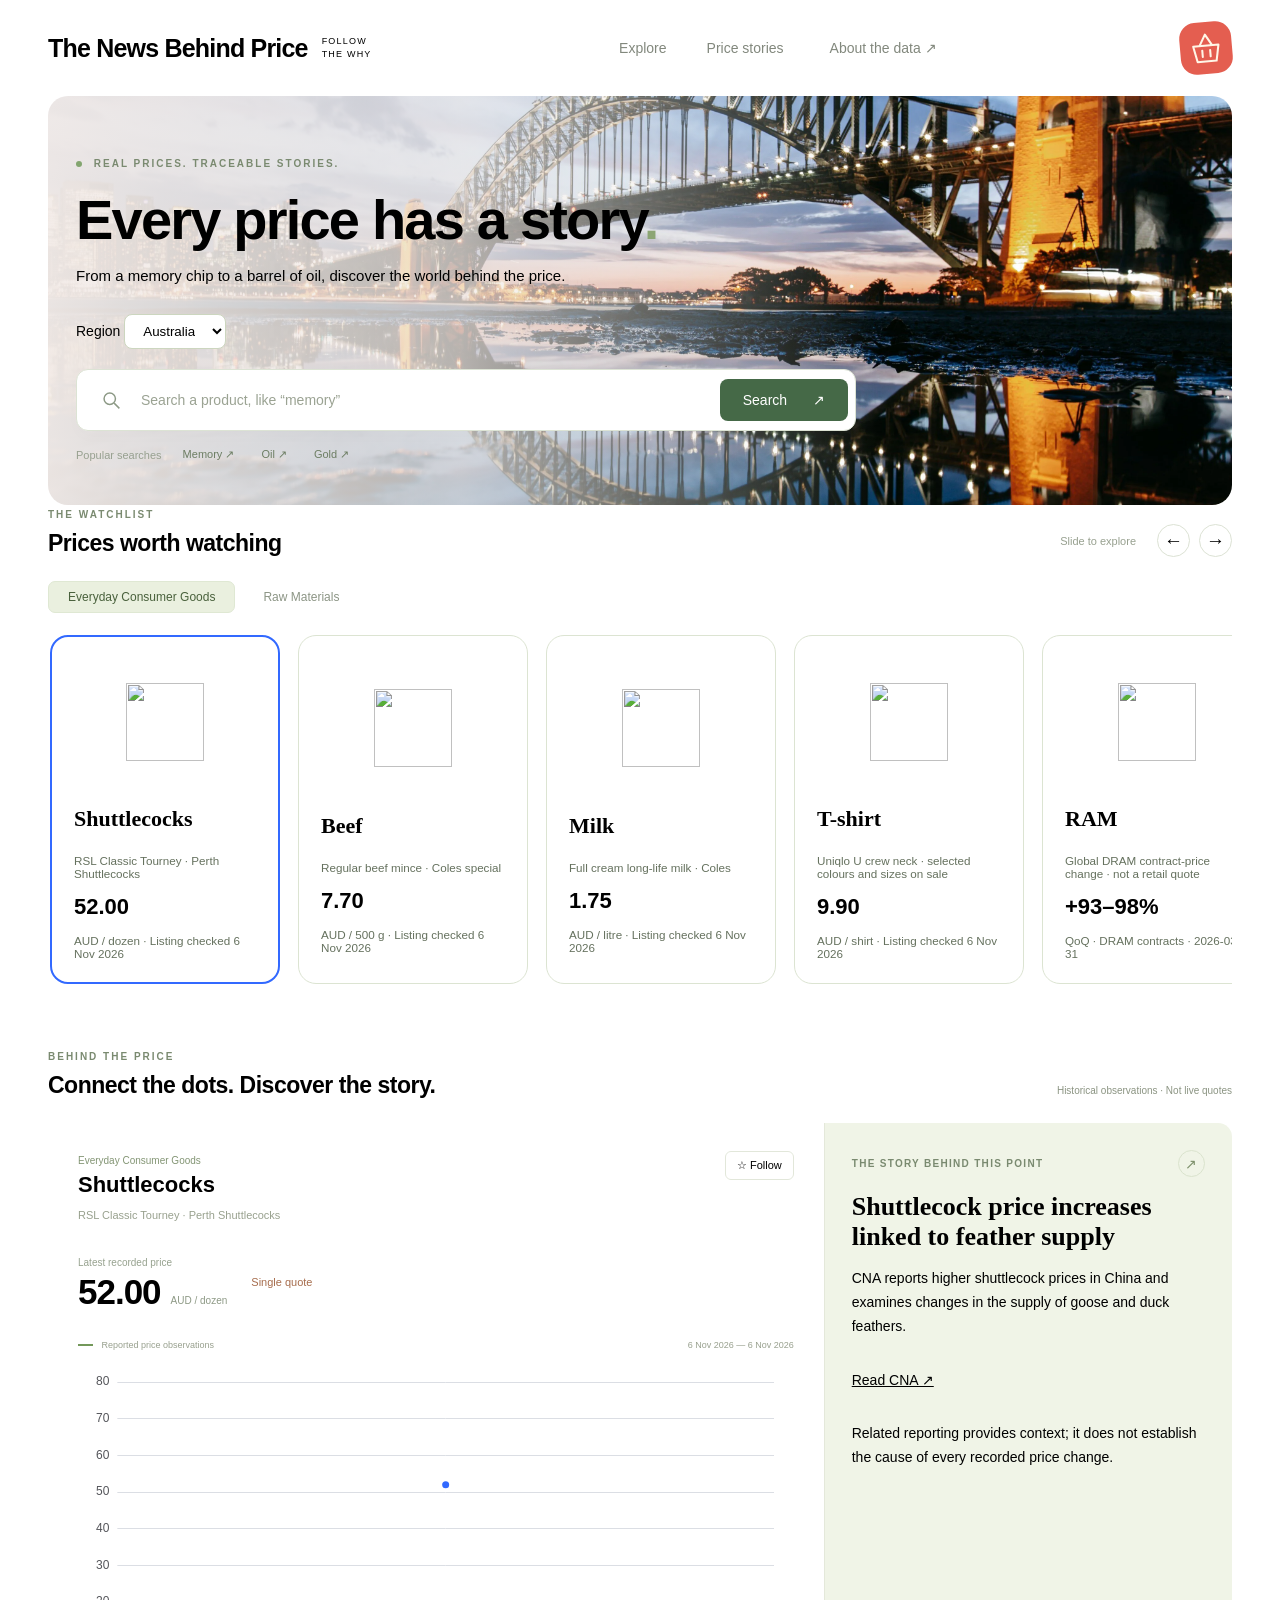
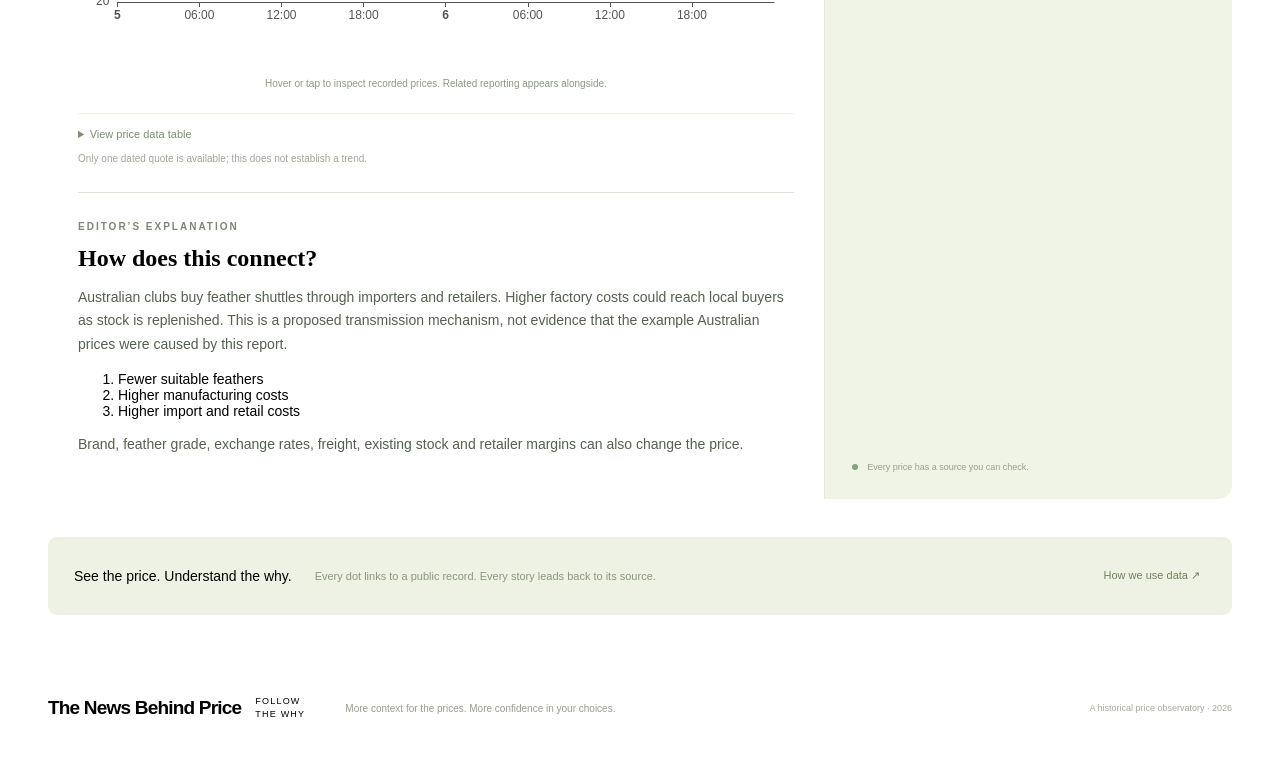
==== index.html @ 237badd2 "Populate gold and copper document data and simplify chart markers" ====
<!doctype html><html lang="en"><head><meta charset="utf-8"><meta name="viewport" content="width=device-width,initial-scale=1"><meta name="theme-color" content="#e9f0dd"><title>The News Behind Price — Every price has a story</title><meta name="description" content="Explore historical prices for memory, oil and more. Select a price point to discover the news behind it."><link rel="stylesheet" href="reference.css?v=doc1"></head><body>
<header><a class="wordmark" href="#">The News Behind Price<span>FOLLOW THE WHY</span></a><nav><a class="active" href="#discover">Explore</a><a href="#insight">Price stories</a><button id="methodBtn">About the data ↗</button></nav><a href="#" class="basket" aria-label="The News Behind Price red shopping basket logo"><svg viewBox="0 0 48 48"><path d="M8 21h32l-4 20H12zM16 21l8-14 8 14M19 27v8m10-8v8"/></svg></a></header>
<main><section class="hero"><div class="eyebrow"><span class="dot"></span> REAL PRICES. TRACEABLE STORIES.</div><h1>Every price<br class="mobile"> has a story<span>.</span></h1><p>From a memory chip to a barrel of oil, discover the world behind the price.</p><div class="region-picker"><label for="city">Region </label><select id="city"><option value="australia">Australia</option><option value="china">China</option></select></div><form id="searchForm" class="search"><svg viewBox="0 0 24 24"><circle cx="10" cy="10" r="6.5"/><path d="m15 15 6 6"/></svg><input id="search" type="search" placeholder="Search a product, like “memory”" aria-label="Search"><button>Search <span>↗</span></button></form><div class="suggestions">Popular searches <button data-query="memory">Memory ↗</button><button data-query="oil">Oil ↗</button><button data-query="gold">Gold ↗</button></div><div class="hero-decoration" aria-hidden="true">↗</div></section>
<section id="discover"><div class="section-heading"><div><span class="eyebrow">THE WATCHLIST</span><h2>Prices worth watching</h2></div><div class="slider-controls"><span>Slide to explore</span><button id="prev" aria-label="Scroll products left">←</button><button id="next" aria-label="Scroll products right">→</button></div></div><div class="filters" aria-label="Product categories"><button class="selected" data-filter="Everyday Consumer Goods">Everyday Consumer Goods</button><button data-filter="Raw Materials">Raw Materials</button></div><div id="products" class="products"></div><p id="empty" hidden>No products found. Try “memory” or “oil”, or clear your search.</p></section>
<section id="insight"><div class="section-heading"><div><span class="eyebrow">BEHIND THE PRICE</span><h2>Connect the dots. Discover the story.</h2></div><span class="historic">Historical observations · Not live quotes</span></div><div class="workspace"><article class="chart-panel"><div class="chart-title"><div><span class="tag" id="category"></span><h3 id="productTitle"></h3><p id="description"></p></div><button id="save" class="save" aria-label="Follow product">☆ Follow</button></div><div class="quote-row"><div><span class="minor">Latest recorded price</span><div><strong id="price"></strong><span id="unit"></span></div></div><span id="change"></span></div><div class="chart-meta"><span><i></i> Reported price observations</span><span id="dateRange"></span></div><div id="chart" class="chart" aria-label="Interactive historical price chart"></div><div class="chart-hint">Hover or tap to inspect recorded prices. Related reporting appears alongside.</div><details><summary>View price data table</summary><div class="table-wrap"><table><thead><tr><th>Price date</th><th>Price</th><th>Original source</th></tr></thead><tbody id="table"></tbody></table></div></details><p class="data-note" id="dataNote"></p><section class="editor-note"><span class="eyebrow">EDITOR’S EXPLANATION</span><h3>How does this connect?</h3><div id="editorExplanation"></div></section></article><aside class="story-panel" aria-live="polite"><div class="story-top"><span class="eyebrow">THE STORY BEHIND THIS POINT</span><span class="story-icon">↗</span></div><div id="story"></div><div class="story-bottom"><span class="dot"></span> Every price has a source you can check.</div></aside></div></section>
<section class="bottom-note"><span>See the price. Understand the why.</span><p>Every dot links to a public record. Every story leads back to its source.</p><button id="methodBtn2">How we use data ↗</button></section></main><footer><a class="wordmark" href="#">The News Behind Price<span>FOLLOW THE WHY</span></a><p>More context for the prices. More confidence in your choices.</p><span>A historical price observatory · 2026</span></footer>
<dialog id="method"><button id="closeDialog" aria-label="Close">×</button><span class="eyebrow">ABOUT THE DATA</span><h2>Real records. Clear definitions.</h2><p>This site brings together historical prices from public reports, not live market quotes. Percentages on product cards compare the first and last observations shown. They are not daily changes or popularity rankings.</p><p>Memory and flash prices refer to upstream chips and wafer quotation categories. Oil and gold use the market benchmarks described for each product. These are not retail store prices, and values across products are not directly comparable.</p><p>Charts connect verified observations only; the lines do not represent additional measurements. Price dates and publication dates are shown separately. Refer to the original source for precise timing. News summaries describe reported influences, not proof of a single cause.</p><p>Every price point includes a source link. Your followed products are saved only in this browser. This historical edition does not update automatically.</p></dialog><div id="toast" role="status"></div><script src="editorial-data.js?v=metals1"></script><script src="vendor/echarts.min.js"></script><script src="regions.js?v=doc1"></script><script src="restored.js?v=metals1"></script></body></html>
---- reference.css ----
500;600;700;800&display=swap');
:root{--ink:#263e32;--muted:#7a8479;--green:#47694d;--pale:#eff3e8;--border:#e4e8df;--paper:#fbfcf8}*{box-sizing:border-box}html{scroll-behavior:smooth;scroll-padding-top:24px}body{margin:0;background:var(--paper);color:var(--ink);font-family:'Segoe UI',Arial,sans-serif;font-size:14px}button,input{font:inherit}button,a,input{ -webkit-tap-highlight-color:transparent}button,a{cursor:pointer}a{color:inherit;text-decoration:none}button{color:inherit}button:focus-visible,a:focus-visible,input:focus-visible,summary:focus-visible{outline:3px solid #86a260;outline-offset:4px}header{height:96px;max-width:1320px;margin:auto;display:flex;align-items:center;justify-content:space-between;padding:0 48px;border-bottom:1px solid var(--border)}.wordmark{font-size:25px;font-weight:800;letter-spacing:2px;display:flex;align-items:center;gap:14px}.wordmark span{font-size:9px;letter-spacing:1.4px;font-weight:500;max-width:60px;line-height:1.5}nav{display:flex;align-items:center;gap:40px;color:#82887d}nav a.active{color:var(--ink)}nav button{border:0;background:none;color:inherit}.basket{background:#e45e50;border-radius:16px;width:52px;height:52px;display:grid;place-items:center;transform:rotate(-5deg)}.basket svg{width:38px;fill:none;stroke:#fff6e7;stroke-width:2.6;stroke-linecap:round;stroke-linejoin:round}main{max-width:1224px;margin:auto}.hero{position:relative;padding:62px 0 43px;overflow:hidden}.eyebrow{font-size:10px;letter-spacing:2px;font-weight:600;color:#7a8a70}.dot{display:inline-block;background:#83a56f;width:6px;height:6px;border-radius:50%;margin-right:7px}.hero h1{font-size:48px;letter-spacing:-1.8px;margin:18px 0 14px;font-weight:600;position:relative;z-index:1}.hero h1 span{color:#8ca574}.hero>p{color:var(--muted);font-size:15px;margin-bottom:30px}.search{position:relative;z-index:1;background:white;border:1px solid #dce3d4;box-shadow:0 6px 15px #273e3204;border-radius:12px;max-width:780px;display:flex;height:62px;padding:7px;align-items:center}.search svg{width:21px;fill:none;stroke:#8c9985;stroke-width:1.7;margin:0 17px}.search input{min-width:0;flex:1;border:0;outline:none;background:none}.search input::placeholder{color:#9ba393}.search button{border:0;background:#456947;color:white;border-radius:8px;padding:13px 23px}.search button span{margin-left:22px}.suggestions{display:flex;gap:15px;align-items:center;font-size:11px;color:#97a08f;margin-top:16px}.suggestions button{border:0;background:transparent;color:#6c7d62;font-size:11px}.hero-decoration{position:absolute;right:62px;top:0;font-family:Georgia,serif;font-size:320px;color:#e5edd9;transform:rotate(-10deg);line-height:1.1;user-select:none}.mobile{display:none}.section-heading{display:flex;align-items:flex-end;justify-content:space-between;margin-bottom:24px}.section-heading h2{font-weight:600;font-size:23px;letter-spacing:-.5px;margin:9px 0 0}.slider-controls{display:flex;gap:9px;align-items:center}.slider-controls span{color:#97a08f;font-size:11px;margin-right:12px}.slider-controls button{width:33px;height:33px;border:1px solid #dce2d4;border-radius:50%;background:transparent;font-size:19px}.filters{display:flex;gap:8px;margin-bottom:20px}.filters button{border:1px solid transparent;background:transparent;color:#8c9585;padding:8px 19px;border-radius:7px;font-size:12px}.filters button.selected{background:#eaf0df;color:#49613c;border-color:#dfe8d3}.products{display:flex;overflow-x:auto;gap:18px;padding:2px 2px 15px;scroll-snap-type:x mandatory;scrollbar-width:thin;scrollbar-color:#d5dfc9 transparent}.product-card{padding:0;text-align:left;flex:0 0 292px;background:white;border:1px solid var(--border);border-radius:12px;overflow:hidden;scroll-snap-align:start;transition:transform .2s,border-color .2s;position:relative}.product-card:hover{transform:translateY(-3px);border-color:#93a27e}.product-card.is-active{border:1.5px solid #6d8756}.product-art{height:160px;background:#edf1e6;position:relative;display:flex;align-items:center;justify-content:center}.product-art svg{width:210px;height:145px;filter:drop-shadow(0 13px 7px #233a2420)}.product-card:nth-child(2) .product-art{background:#e9edeb}.product-card:nth-child(3) .product-art{background:#efeee5}.product-card:nth-child(4) .product-art{background:#f2efdf}.card-category{position:absolute;left:15px;top:13px;font-size:9px;letter-spacing:1px;color:#809173}.selected-mark{position:absolute;right:13px;top:13px;background:#597747;color:white;border-radius:50%;width:21px;height:21px;text-align:center;font-size:12px;padding-top:1px}.card-info{padding:18px}.card-info h3{font-size:16px;margin:0 0 6px;font-weight:600}.card-info p{font-size:10px;color:#8e978a;margin:0 0 16px}.card-price{display:flex;align-items:center;justify-content:space-between}.card-price strong{font-size:22px;letter-spacing:-.7px;font-weight:600}.card-price small{font-size:9px;color:#959c90;font-weight:400;letter-spacing:0;margin-left:4px}.badge{font-size:11px;color:#a66546;background:#fbf0e7;border-radius:4px;padding:5px 8px}.badge.down{color:#537856;background:#ecf3e9}.card-period{font-size:9px;color:#98a08f;margin-top:9px}#insight{margin-top:48px}.historic{font-size:10px;color:#8b9482;padding-bottom:3px}.workspace{display:grid;grid-template-columns:minmax(0,1.9fr) minmax(300px,1fr);border:1px solid var(--border);border-radius:14px;background:white;overflow:hidden}.chart-panel{padding:28px 30px}.chart-title{display:flex;justify-content:space-between;align-items:flex-start}.tag{color:#839574;font-size:10px}.chart-title h3{font-size:22px;margin:5px 0 8px;font-weight:600}.chart-title p{color:#98a18e;font-size:10px;line-height:1.7;margin:0;max-width:470px}.save{background:none;border:1px solid #e2e7da;border-radius:6px;white-space:nowrap;font-size:11px;padding:7px 11px}.quote-row{display:flex;align-items:center;gap:24px;margin-top:28px}.minor{font-size:10px;color:#97a28f}.quote-row strong{display:inline-block;font-size:35px;letter-spacing:-1px;margin-top:3px;font-weight:600}.quote-row #unit{color:#8d9985;font-size:10px;margin-left:10px}.quote-row #change{font-size:11px;color:#a66c4c}.chart-meta{display:flex;justify-content:space-between;font-size:9px;color:#98a08e;margin-top:28px}.chart-meta i{display:inline-block;width:15px;height:2px;background:#73985a;vertical-align:middle;margin-right:6px}.chart{width:100%;margin-top:7px}.chart svg{width:100%;overflow:visible;display:block}.chart text{font-family:inherit;fill:#98a08e;font-size:10px}.chart .node{cursor:pointer}.chart .node:hover circle:last-of-type,.chart .node:focus circle:last-of-type{r:7;fill:#466a39}.chart-hint{text-align:center;font-size:10px;color:#8c9a7f;margin-top:1px}details{margin-top:24px;border-top:1px solid #edf0e7;padding-top:14px;font-size:11px;color:#7c8d70}summary{cursor:pointer}.table-wrap{overflow:auto}table{border-collapse:collapse;width:100%;margin-top:14px}td,th{text-align:left;padding:9px 6px;border-bottom:1px solid #edf0e7;font-size:10px}td a{text-decoration:underline}.data-note{font-size:9px;line-height:1.8;color:#a0a797;margin-bottom:0}.story-panel{padding:27px;background:#f0f4e7;border-left:1px solid #e4e8da;display:flex;flex-direction:column}.story-top{display:flex;align-items:center;justify-content:space-between}.story-icon{border:1px solid #dae3cd;border-radius:50%;width:27px;height:27px;display:grid;place-items:center;color:#7d906b}.story-date{font-size:12px;color:#7f9569;margin-top:30px}.story-panel h3{font-size:23px;line-height:1.65;font-weight:500;margin:15px 0}.story-panel .reason{font-size:12px;line-height:2;color:#718263;border-top:1px solid #dce4d0;padding-top:19px}.source{font-size:10px;color:#90a080;margin:23px 0 14px}.read-link{display:flex;align-items:center;justify-content:space-between;border:1px solid #cddabd;border-radius:7px;padding:12px 14px;font-size:11px;color:#587343}.story-bottom{margin-top:auto;padding-top:25px;color:#96a288;font-size:9px}.story-value{font-size:11px;color:#7f8e74;margin-top:12px}.bottom-note{display:flex;align-items:center;margin:38px 0 50px;padding:22px 26px;border-radius:9px;background:#edf2e4;gap:23px}.bottom-note>span{font-size:14px;font-weight:500}.bottom-note p{font-size:11px;color:#8a977d;flex:1}.bottom-note button{border:0;background:none;font-size:11px;color:#6f835d}footer{border-top:1px solid var(--border);max-width:1320px;margin:auto;padding:28px 48px 40px;display:flex;align-items:center;gap:30px}footer .wordmark{font-size:19px}footer p{font-size:10px;color:#96a08d;flex:1}footer>span{font-size:9px;color:#a2aa9b}dialog{width:min(530px,90vw);border:1px solid #dce5ce;border-radius:16px;padding:35px;background:#fbfcf8;color:var(--ink);box-shadow:0 20px 100px #263e3233}dialog::backdrop{background:#14281f66;backdrop-filter:blur(4px)}dialog p{font-size:13px;line-height:1.9;color:#76846b}#closeDialog{float:right;border:0;background:none;font-size:26px}#toast{position:fixed;bottom:25px;left:50%;transform:translateX(-50%);background:#2d4937;color:white;padding:12px 24px;border-radius:8px;opacity:0;pointer-events:none;transition:opacity .2s;font-size:12px}#toast.show{opacity:1}#empty{padding:30px;border:1px dashed #cfdac3;border-radius:10px;color:#819172}
@media(min-width:1450px){main{max-width:1224px}}@media(max-width:1320px){main{margin:0 48px}.product-card{flex-basis:calc((100% - 54px)/4);min-width:245px}}@media(max-width:900px){header{padding:0 25px;height:80px}main{margin:0 25px}.hero h1{font-size:38px}.hero-decoration{right:-65px}.workspace{grid-template-columns:1fr}.story-panel{border-left:0;border-top:1px solid var(--border)}.story-date{margin-top:18px}.story-panel h3{font-size:22px}.bottom-note{flex-wrap:wrap;gap:10px}.bottom-note p{min-width:55%}footer{padding:24px;gap:15px}footer p{display:none}footer>span{margin-left:auto}nav{gap:20px}}@media(max-width:560px){header{padding:0 20px}.wordmark{font-size:23px}.wordmark span{display:none}nav{font-size:11px;gap:18px}nav button{display:none}.basket{width:39px;height:39px;border-radius:11px}.basket svg{width:31px}main{margin:0 20px}.hero{padding-top:35px}.hero h1{font-size:34px;line-height:1.5;letter-spacing:-1px}.mobile{display:block}.hero>p{font-size:11px}.hero-decoration{font-size:250px;top:5px;right:-60px}.eyebrow{font-size:9px}.search{height:55px}.search input{font-size:11px}.search svg{margin:0 10px;width:17px}.search button{padding:11px 13px;font-size:11px}.search button span{display:none}.suggestions{gap:6px;font-size:10px}.section-heading h2{font-size:19px}.slider-controls span{display:none}.filters button{padding:7px 13px;font-size:11px}.product-card{flex-basis:245px}.historic{font-size:8px}.chart-panel{padding:22px 18px}.chart-title h3{font-size:19px}.chart-title p{font-size:9px;max-width:245px}.quote-row{gap:14px}.quote-row strong{font-size:30px}.quote-row #unit{font-size:9px}.quote-row #change{font-size:9px}.chart-meta{font-size:8px}.story-panel{padding:24px}.bottom-note{padding:20px}.bottom-note p{font-size:10px;line-height:1.8;margin:0}.bottom-note>span{width:100%}footer .wordmark{font-size:18px}}

/* English copy: allow longer labels to wrap comfortably. */
.wordmark{letter-spacing:-.8px;white-space:nowrap}.wordmark span{white-space:normal;letter-spacing:1.2px}.hero h1{font-size:56px}.card-price{flex-wrap:wrap;gap:8px}.card-price strong{font-size:21px}.card-period{line-height:1.6}.chart-title{gap:16px}.chart-meta{gap:12px;flex-wrap:wrap}.section-heading{gap:18px}.historic{flex-shrink:0}.story-top .eyebrow{letter-spacing:1.3px}.chart-title p{font-size:11px}.data-note{font-size:10px}.story-panel .reason{font-size:13px;line-height:1.85}.bottom-note>span{max-width:220px}.quote-row{flex-wrap:wrap}.search input{font-size:14px}nav{flex-shrink:0}
@media(max-width:900px){.hero h1{font-size:46px}.wordmark{font-size:23px}nav{gap:18px}.wordmark span{display:none}}@media(max-width:560px){.hero h1{font-size:42px;line-height:1.2}.wordmark{font-size:19px}nav{gap:12px;font-size:10px}.hero>p{font-size:12px;line-height:1.7}.hero-decoration{opacity:.6}.section-heading{flex-wrap:wrap;gap:12px}.section-heading h2{font-size:22px}.filters{gap:2px;flex-wrap:wrap}.filters button{padding:7px 10px}.chart-title p{font-size:10px}.chart-title h3{font-size:20px}.chart-meta{font-size:9px}.search input{font-size:11px}.historic{font-size:10px}.story-panel h3{font-size:24px}.bottom-note>span{max-width:none}.bottom-note p{width:100%;flex:auto}.card-period{font-size:9px}footer{flex-wrap:wrap}footer>span{margin-left:0}}

.region-picker{margin:20px 0}.region-picker select{padding:8px 14px;border:1px solid #ccd6bf;border-radius:8px;background:white}.editor-note{border-top:1px solid #dce4d2;margin-top:24px;padding-top:24px}.editor-note h3{font:600 24px Georgia,serif;margin:12px 0}.editor-note p{line-height:1.7;color:#53614d}.product-illustration{height:125px;display:grid;place-items:center}.product-illustration img{width:78px;height:78px}.products>button{text-align:left;background:#fff;border:1px solid #dce4d2;border-radius:18px;padding:22px;min-width:230px;cursor:pointer}.products>button[aria-pressed=true]{border:2px solid #3269ff}.products>button h3{font:600 22px Georgia,serif}.products>button strong{display:block;font-size:22px;margin:14px 0}.products>button small{display:block;color:#65715e}.chart{height:320px}.story-panel a{display:inline-block;margin:20px 0;text-decoration:underline}.story-panel h3{font:600 26px Georgia,serif}.story-panel p{line-height:1.7}.filters{flex-wrap:wrap}

.hero{background-size:cover;background-position:center;border-radius:20px;padding-left:28px;padding-right:28px}.hero-decoration{display:none}.hero .search,.hero .suggestions,.hero .region-picker{position:relative;z-index:1}.news-entry{border-top:1px solid #dce4d2;padding-top:20px;margin-top:20px}.news-entry h3{font-size:21px}.story-panel{min-width:0}.editor-note p{white-space:pre-line}
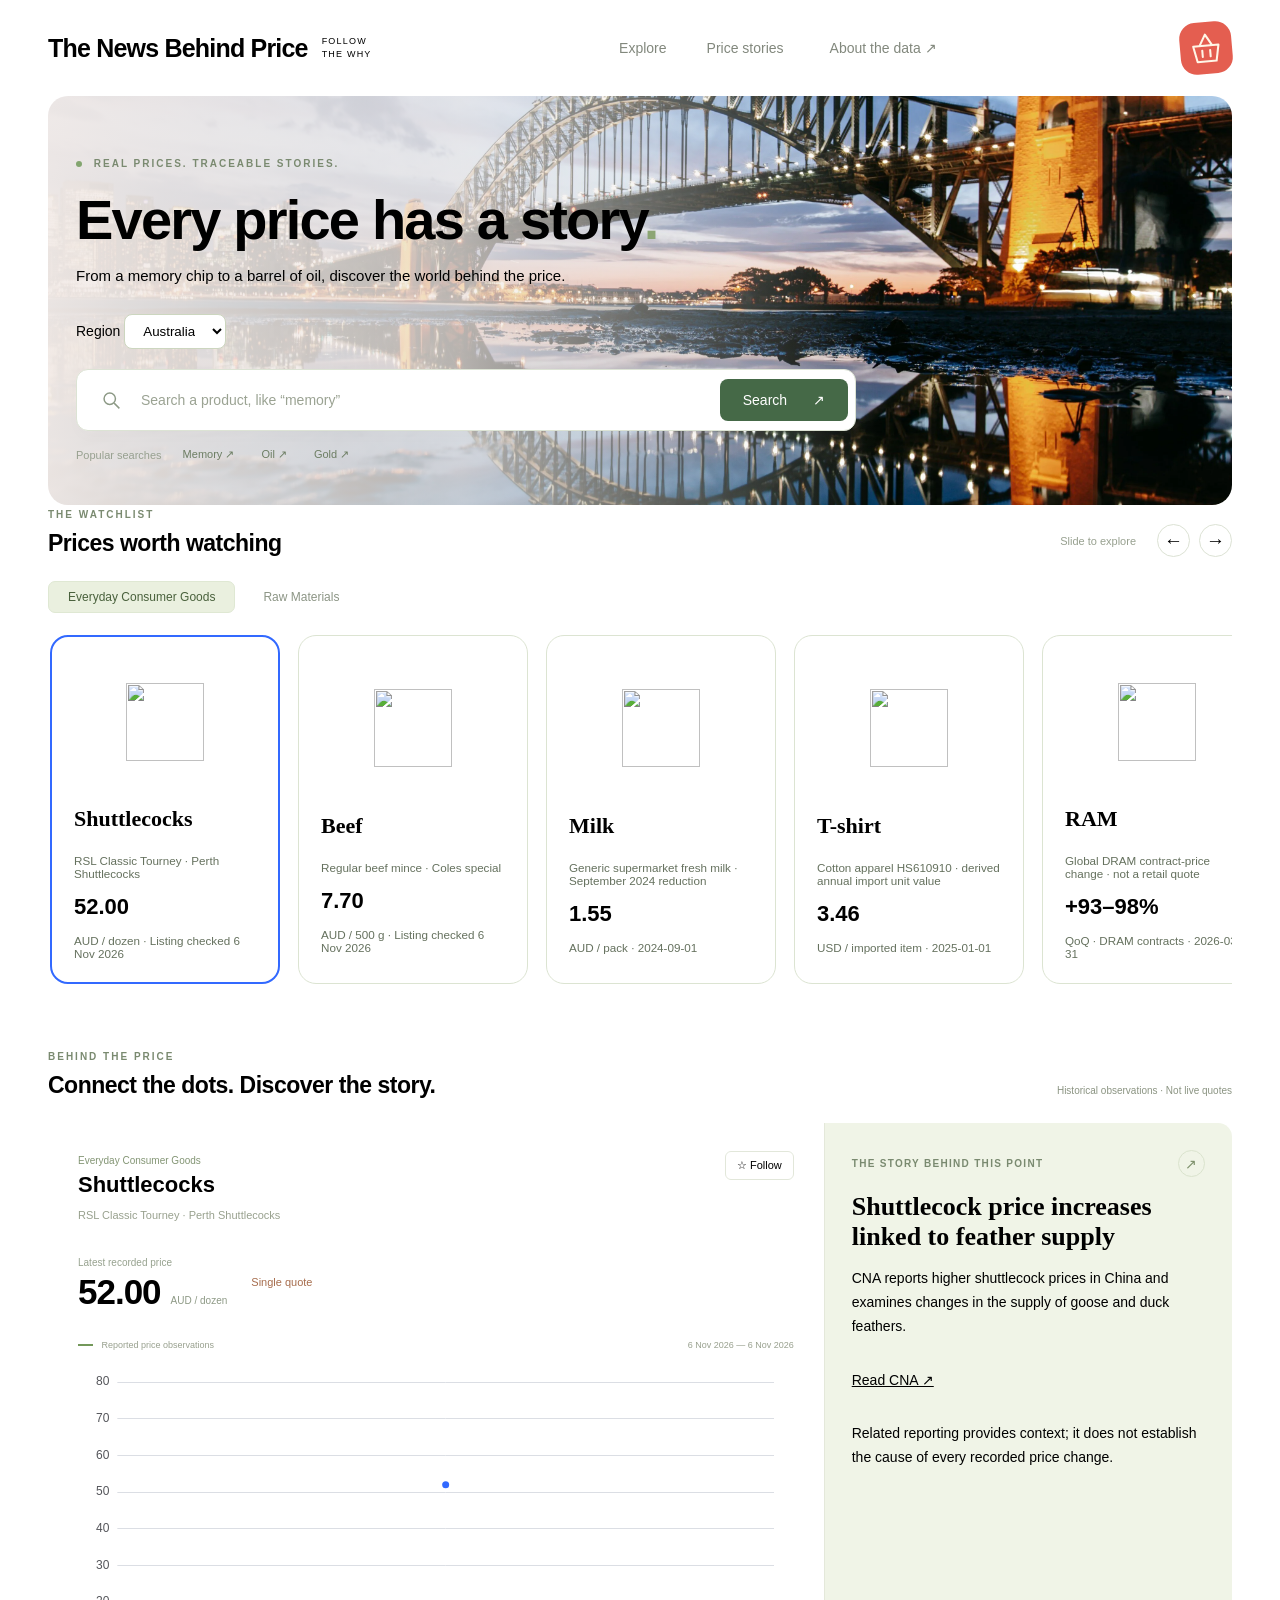
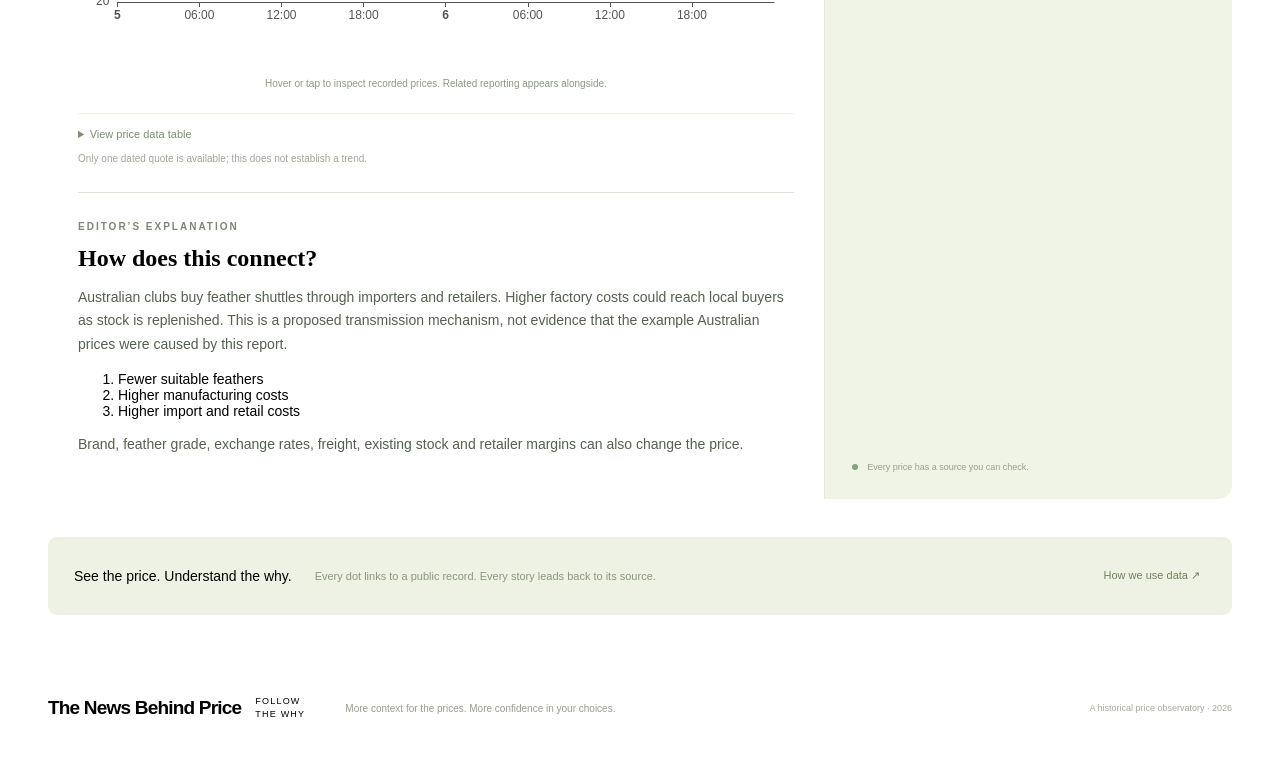
==== commit 6e15ea1d: "Add milk and cotton T-shirt document figures, reports and explanations" ====
--- a/index.html
+++ b/index.html
@@ -1,8 +1,8 @@
-<!doctype html><html lang="en"><head><meta charset="utf-8"><meta name="viewport" content="width=device-width,initial-scale=1"><meta name="theme-color" content="#e9f0dd"><title>The News Behind Price — Every price has a story</title><meta name="description" content="Explore historical prices for memory, oil and more. Select a price point to discover the news behind it."><link rel="stylesheet" href="reference.css?v=doc1"></head><body>
+<!doctype html><html lang="en"><head><meta charset="utf-8"><meta name="viewport" content="width=device-width,initial-scale=1"><meta name="theme-color" content="#e9f0dd"><title>The News Behind Price — Every price has a story</title><meta name="description" content="Explore historical prices for memory, oil and more. Select a price point to discover the news behind it."><link rel="stylesheet" href="reference.css?v=milk1"></head><body>
 <header><a class="wordmark" href="#">The News Behind Price<span>FOLLOW THE WHY</span></a><nav><a class="active" href="#discover">Explore</a><a href="#insight">Price stories</a><button id="methodBtn">About the data ↗</button></nav><a href="#" class="basket" aria-label="The News Behind Price red shopping basket logo"><svg viewBox="0 0 48 48"><path d="M8 21h32l-4 20H12zM16 21l8-14 8 14M19 27v8m10-8v8"/></svg></a></header>
 <main><section class="hero"><div class="eyebrow"><span class="dot"></span> REAL PRICES. TRACEABLE STORIES.</div><h1>Every price<br class="mobile"> has a story<span>.</span></h1><p>From a memory chip to a barrel of oil, discover the world behind the price.</p><div class="region-picker"><label for="city">Region </label><select id="city"><option value="australia">Australia</option><option value="china">China</option></select></div><form id="searchForm" class="search"><svg viewBox="0 0 24 24"><circle cx="10" cy="10" r="6.5"/><path d="m15 15 6 6"/></svg><input id="search" type="search" placeholder="Search a product, like “memory”" aria-label="Search"><button>Search <span>↗</span></button></form><div class="suggestions">Popular searches <button data-query="memory">Memory ↗</button><button data-query="oil">Oil ↗</button><button data-query="gold">Gold ↗</button></div><div class="hero-decoration" aria-hidden="true">↗</div></section>
 <section id="discover"><div class="section-heading"><div><span class="eyebrow">THE WATCHLIST</span><h2>Prices worth watching</h2></div><div class="slider-controls"><span>Slide to explore</span><button id="prev" aria-label="Scroll products left">←</button><button id="next" aria-label="Scroll products right">→</button></div></div><div class="filters" aria-label="Product categories"><button class="selected" data-filter="Everyday Consumer Goods">Everyday Consumer Goods</button><button data-filter="Raw Materials">Raw Materials</button></div><div id="products" class="products"></div><p id="empty" hidden>No products found. Try “memory” or “oil”, or clear your search.</p></section>
 <section id="insight"><div class="section-heading"><div><span class="eyebrow">BEHIND THE PRICE</span><h2>Connect the dots. Discover the story.</h2></div><span class="historic">Historical observations · Not live quotes</span></div><div class="workspace"><article class="chart-panel"><div class="chart-title"><div><span class="tag" id="category"></span><h3 id="productTitle"></h3><p id="description"></p></div><button id="save" class="save" aria-label="Follow product">☆ Follow</button></div><div class="quote-row"><div><span class="minor">Latest recorded price</span><div><strong id="price"></strong><span id="unit"></span></div></div><span id="change"></span></div><div class="chart-meta"><span><i></i> Reported price observations</span><span id="dateRange"></span></div><div id="chart" class="chart" aria-label="Interactive historical price chart"></div><div class="chart-hint">Hover or tap to inspect recorded prices. Related reporting appears alongside.</div><details><summary>View price data table</summary><div class="table-wrap"><table><thead><tr><th>Price date</th><th>Price</th><th>Original source</th></tr></thead><tbody id="table"></tbody></table></div></details><p class="data-note" id="dataNote"></p><section class="editor-note"><span class="eyebrow">EDITOR’S EXPLANATION</span><h3>How does this connect?</h3><div id="editorExplanation"></div></section></article><aside class="story-panel" aria-live="polite"><div class="story-top"><span class="eyebrow">THE STORY BEHIND THIS POINT</span><span class="story-icon">↗</span></div><div id="story"></div><div class="story-bottom"><span class="dot"></span> Every price has a source you can check.</div></aside></div></section>
 <section class="bottom-note"><span>See the price. Understand the why.</span><p>Every dot links to a public record. Every story leads back to its source.</p><button id="methodBtn2">How we use data ↗</button></section></main><footer><a class="wordmark" href="#">The News Behind Price<span>FOLLOW THE WHY</span></a><p>More context for the prices. More confidence in your choices.</p><span>A historical price observatory · 2026</span></footer>
-<dialog id="method"><button id="closeDialog" aria-label="Close">×</button><span class="eyebrow">ABOUT THE DATA</span><h2>Real records. Clear definitions.</h2><p>This site brings together historical prices from public reports, not live market quotes. Percentages on product cards compare the first and last observations shown. They are not daily changes or popularity rankings.</p><p>Memory and flash prices refer to upstream chips and wafer quotation categories. Oil and gold use the market benchmarks described for each product. These are not retail store prices, and values across products are not directly comparable.</p><p>Charts connect verified observations only; the lines do not represent additional measurements. Price dates and publication dates are shown separately. Refer to the original source for precise timing. News summaries describe reported influences, not proof of a single cause.</p><p>Every price point includes a source link. Your followed products are saved only in this browser. This historical edition does not update automatically.</p></dialog><div id="toast" role="status"></div><script src="editorial-data.js?v=metals1"></script><script src="vendor/echarts.min.js"></script><script src="regions.js?v=doc1"></script><script src="restored.js?v=metals1"></script></body></html>
+<dialog id="method"><button id="closeDialog" aria-label="Close">×</button><span class="eyebrow">ABOUT THE DATA</span><h2>Real records. Clear definitions.</h2><p>This site brings together historical prices from public reports, not live market quotes. Percentages on product cards compare the first and last observations shown. They are not daily changes or popularity rankings.</p><p>Memory and flash prices refer to upstream chips and wafer quotation categories. Oil and gold use the market benchmarks described for each product. These are not retail store prices, and values across products are not directly comparable.</p><p>Charts connect verified observations only; the lines do not represent additional measurements. Price dates and publication dates are shown separately. Refer to the original source for precise timing. News summaries describe reported influences, not proof of a single cause.</p><p>Every price point includes a source link. Your followed products are saved only in this browser. This historical edition does not update automatically.</p></dialog><div id="toast" role="status"></div><script src="editorial-data.js?v=milk1"></script><script src="vendor/echarts.min.js"></script><script src="regions.js?v=doc1"></script><script src="restored.js?v=milk1"></script></body></html>
 
--- a/reference.css
+++ b/reference.css
@@ -9,3 +9,5 @@
 .region-picker{margin:20px 0}.region-picker select{padding:8px 14px;border:1px solid #ccd6bf;border-radius:8px;background:white}.editor-note{border-top:1px solid #dce4d2;margin-top:24px;padding-top:24px}.editor-note h3{font:600 24px Georgia,serif;margin:12px 0}.editor-note p{line-height:1.7;color:#53614d}.product-illustration{height:125px;display:grid;place-items:center}.product-illustration img{width:78px;height:78px}.products>button{text-align:left;background:#fff;border:1px solid #dce4d2;border-radius:18px;padding:22px;min-width:230px;cursor:pointer}.products>button[aria-pressed=true]{border:2px solid #3269ff}.products>button h3{font:600 22px Georgia,serif}.products>button strong{display:block;font-size:22px;margin:14px 0}.products>button small{display:block;color:#65715e}.chart{height:320px}.story-panel a{display:inline-block;margin:20px 0;text-decoration:underline}.story-panel h3{font:600 26px Georgia,serif}.story-panel p{line-height:1.7}.filters{flex-wrap:wrap}
 
 .hero{background-size:cover;background-position:center;border-radius:20px;padding-left:28px;padding-right:28px}.hero-decoration{display:none}.hero .search,.hero .suggestions,.hero .region-picker{position:relative;z-index:1}.news-entry{border-top:1px solid #dce4d2;padding-top:20px;margin-top:20px}.news-entry h3{font-size:21px}.story-panel{min-width:0}.editor-note p{white-space:pre-line}
+
+#seriesPicker{margin:18px 0}#seriesPicker select{max-width:100%;padding:10px;border:1px solid #ccd6bf;border-radius:8px;background:white}.table-wrap small{display:block;font-size:11px}
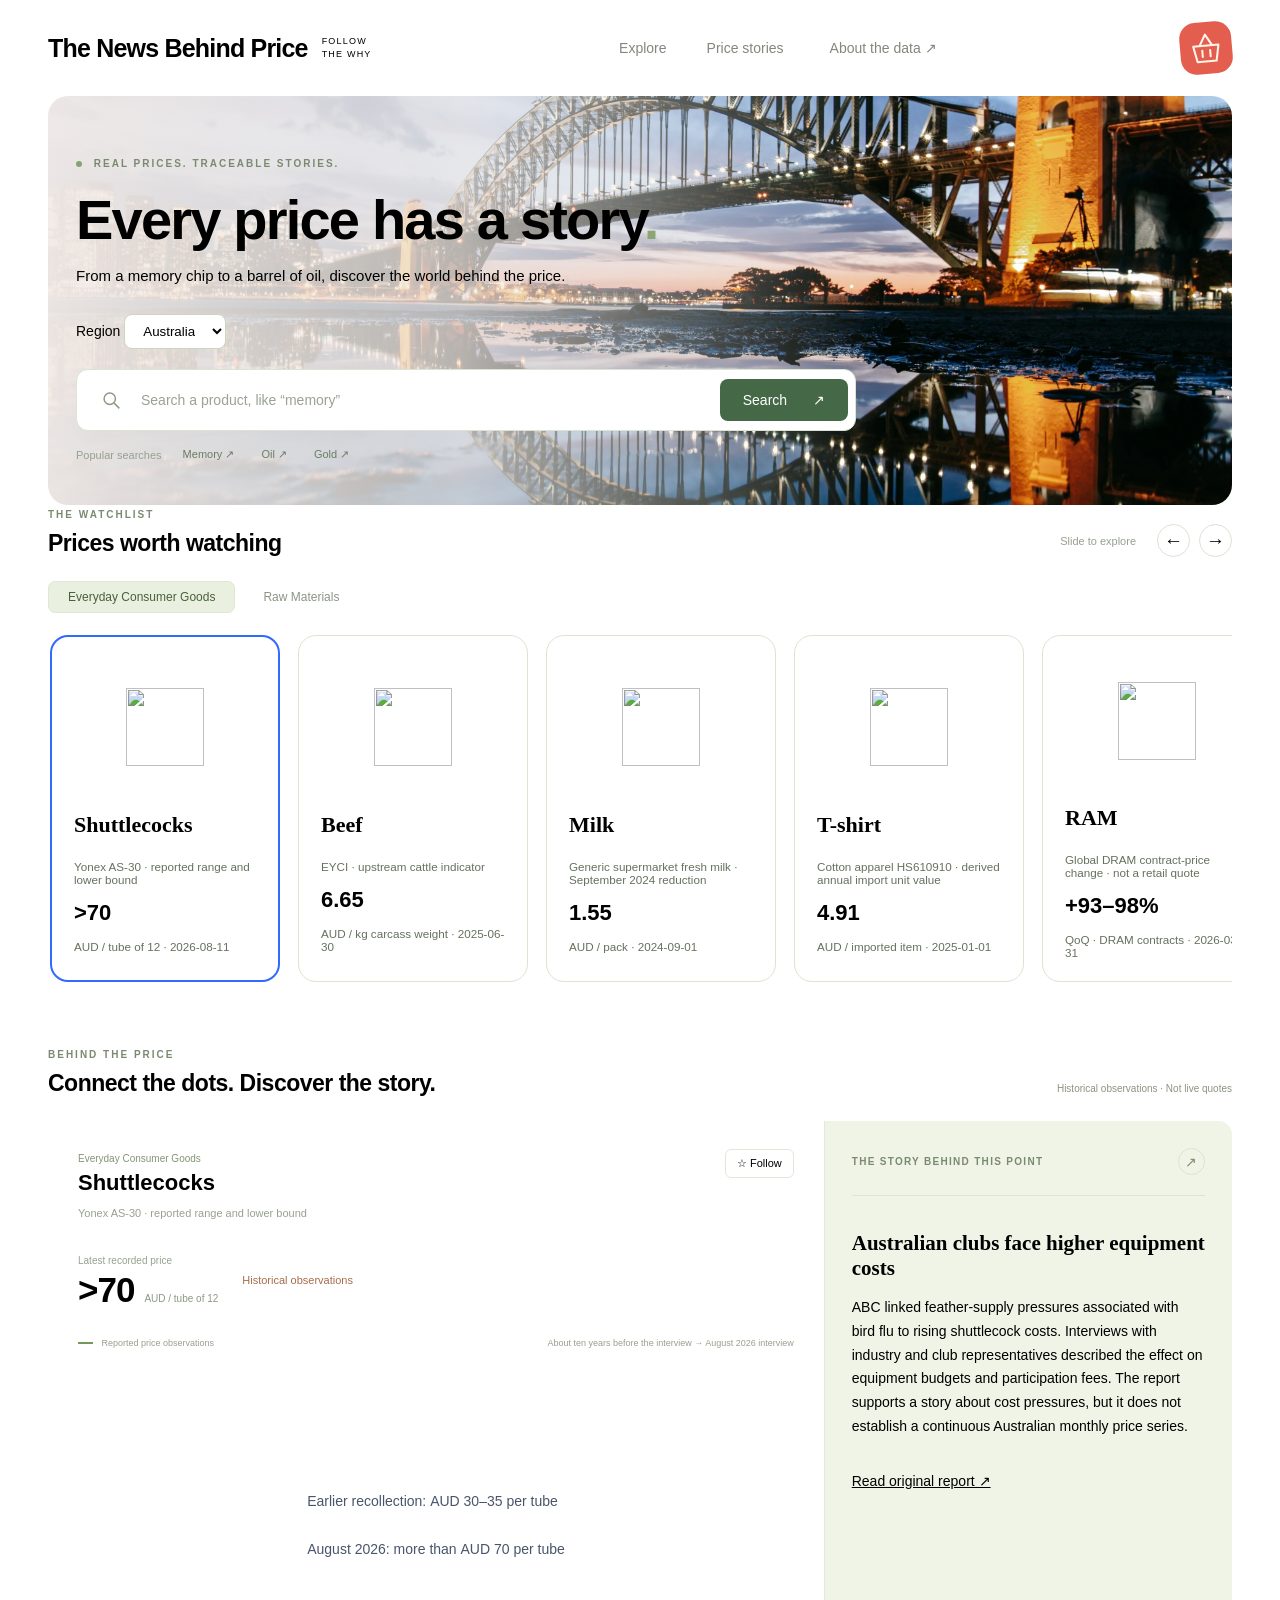
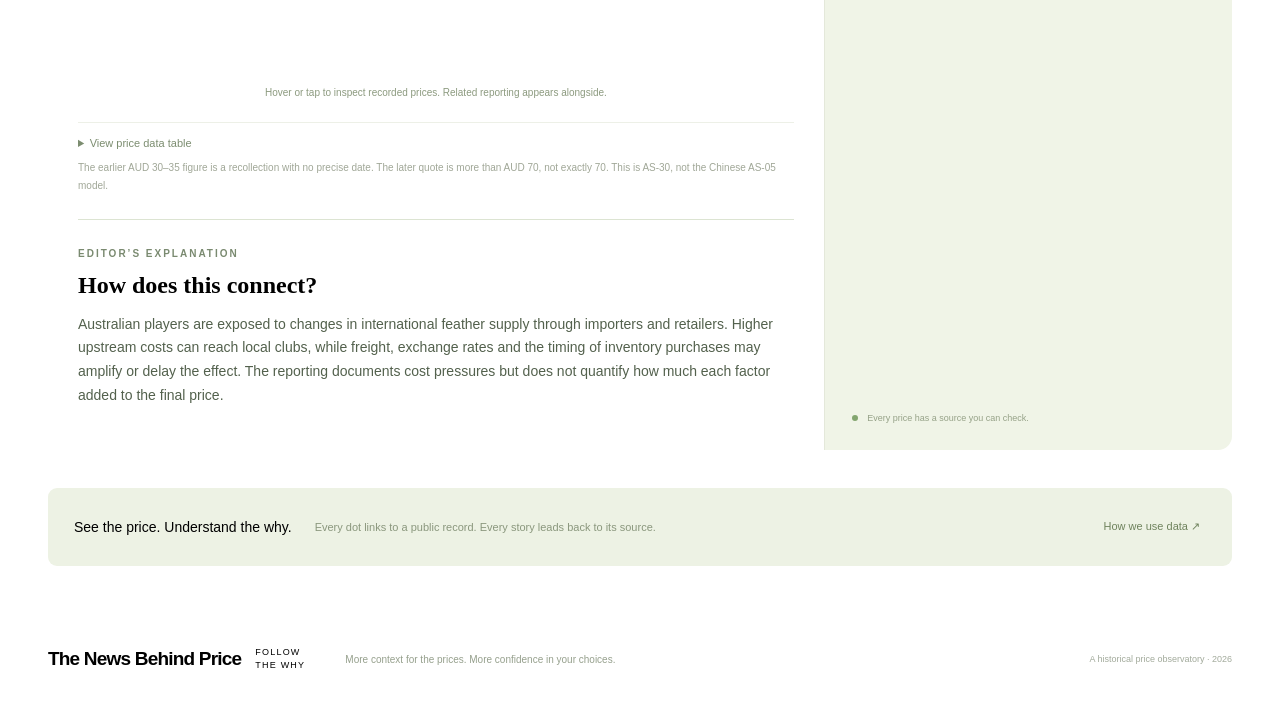
==== commit 5113e760: "Add shuttlecock and beef research, English coffee and cotton, and regional currency displays" ====
--- a/index.html
+++ b/index.html
@@ -1,8 +1,8 @@
-<!doctype html><html lang="en"><head><meta charset="utf-8"><meta name="viewport" content="width=device-width,initial-scale=1"><meta name="theme-color" content="#e9f0dd"><title>The News Behind Price — Every price has a story</title><meta name="description" content="Explore historical prices for memory, oil and more. Select a price point to discover the news behind it."><link rel="stylesheet" href="reference.css?v=milk1"></head><body>
+<!doctype html><html lang="en"><head><meta charset="utf-8"><meta name="viewport" content="width=device-width,initial-scale=1"><meta name="theme-color" content="#e9f0dd"><title>The News Behind Price — Every price has a story</title><meta name="description" content="Explore historical prices for memory, oil and more. Select a price point to discover the news behind it."><link rel="stylesheet" href="reference.css?v=shuttle1"></head><body>
 <header><a class="wordmark" href="#">The News Behind Price<span>FOLLOW THE WHY</span></a><nav><a class="active" href="#discover">Explore</a><a href="#insight">Price stories</a><button id="methodBtn">About the data ↗</button></nav><a href="#" class="basket" aria-label="The News Behind Price red shopping basket logo"><svg viewBox="0 0 48 48"><path d="M8 21h32l-4 20H12zM16 21l8-14 8 14M19 27v8m10-8v8"/></svg></a></header>
 <main><section class="hero"><div class="eyebrow"><span class="dot"></span> REAL PRICES. TRACEABLE STORIES.</div><h1>Every price<br class="mobile"> has a story<span>.</span></h1><p>From a memory chip to a barrel of oil, discover the world behind the price.</p><div class="region-picker"><label for="city">Region </label><select id="city"><option value="australia">Australia</option><option value="china">China</option></select></div><form id="searchForm" class="search"><svg viewBox="0 0 24 24"><circle cx="10" cy="10" r="6.5"/><path d="m15 15 6 6"/></svg><input id="search" type="search" placeholder="Search a product, like “memory”" aria-label="Search"><button>Search <span>↗</span></button></form><div class="suggestions">Popular searches <button data-query="memory">Memory ↗</button><button data-query="oil">Oil ↗</button><button data-query="gold">Gold ↗</button></div><div class="hero-decoration" aria-hidden="true">↗</div></section>
 <section id="discover"><div class="section-heading"><div><span class="eyebrow">THE WATCHLIST</span><h2>Prices worth watching</h2></div><div class="slider-controls"><span>Slide to explore</span><button id="prev" aria-label="Scroll products left">←</button><button id="next" aria-label="Scroll products right">→</button></div></div><div class="filters" aria-label="Product categories"><button class="selected" data-filter="Everyday Consumer Goods">Everyday Consumer Goods</button><button data-filter="Raw Materials">Raw Materials</button></div><div id="products" class="products"></div><p id="empty" hidden>No products found. Try “memory” or “oil”, or clear your search.</p></section>
 <section id="insight"><div class="section-heading"><div><span class="eyebrow">BEHIND THE PRICE</span><h2>Connect the dots. Discover the story.</h2></div><span class="historic">Historical observations · Not live quotes</span></div><div class="workspace"><article class="chart-panel"><div class="chart-title"><div><span class="tag" id="category"></span><h3 id="productTitle"></h3><p id="description"></p></div><button id="save" class="save" aria-label="Follow product">☆ Follow</button></div><div class="quote-row"><div><span class="minor">Latest recorded price</span><div><strong id="price"></strong><span id="unit"></span></div></div><span id="change"></span></div><div class="chart-meta"><span><i></i> Reported price observations</span><span id="dateRange"></span></div><div id="chart" class="chart" aria-label="Interactive historical price chart"></div><div class="chart-hint">Hover or tap to inspect recorded prices. Related reporting appears alongside.</div><details><summary>View price data table</summary><div class="table-wrap"><table><thead><tr><th>Price date</th><th>Price</th><th>Original source</th></tr></thead><tbody id="table"></tbody></table></div></details><p class="data-note" id="dataNote"></p><section class="editor-note"><span class="eyebrow">EDITOR’S EXPLANATION</span><h3>How does this connect?</h3><div id="editorExplanation"></div></section></article><aside class="story-panel" aria-live="polite"><div class="story-top"><span class="eyebrow">THE STORY BEHIND THIS POINT</span><span class="story-icon">↗</span></div><div id="story"></div><div class="story-bottom"><span class="dot"></span> Every price has a source you can check.</div></aside></div></section>
 <section class="bottom-note"><span>See the price. Understand the why.</span><p>Every dot links to a public record. Every story leads back to its source.</p><button id="methodBtn2">How we use data ↗</button></section></main><footer><a class="wordmark" href="#">The News Behind Price<span>FOLLOW THE WHY</span></a><p>More context for the prices. More confidence in your choices.</p><span>A historical price observatory · 2026</span></footer>
-<dialog id="method"><button id="closeDialog" aria-label="Close">×</button><span class="eyebrow">ABOUT THE DATA</span><h2>Real records. Clear definitions.</h2><p>This site brings together historical prices from public reports, not live market quotes. Percentages on product cards compare the first and last observations shown. They are not daily changes or popularity rankings.</p><p>Memory and flash prices refer to upstream chips and wafer quotation categories. Oil and gold use the market benchmarks described for each product. These are not retail store prices, and values across products are not directly comparable.</p><p>Charts connect verified observations only; the lines do not represent additional measurements. Price dates and publication dates are shown separately. Refer to the original source for precise timing. News summaries describe reported influences, not proof of a single cause.</p><p>Every price point includes a source link. Your followed products are saved only in this browser. This historical edition does not update automatically.</p></dialog><div id="toast" role="status"></div><script src="editorial-data.js?v=milk1"></script><script src="vendor/echarts.min.js"></script><script src="regions.js?v=doc1"></script><script src="restored.js?v=milk1"></script></body></html>
+<dialog id="method"><button id="closeDialog" aria-label="Close">×</button><span class="eyebrow">ABOUT THE DATA</span><h2>Real records. Clear definitions.</h2><p>This site brings together historical prices from public reports, not live market quotes. Percentages on product cards compare the first and last observations shown. They are not daily changes or popularity rankings.</p><p>Memory and flash prices refer to upstream chips and wafer quotation categories. Oil and gold use the market benchmarks described for each product. These are not retail store prices, and values across products are not directly comparable.</p><p>Charts connect verified observations only; the lines do not represent additional measurements. Price dates and publication dates are shown separately. Refer to the original source for precise timing. News summaries describe reported influences, not proof of a single cause.</p><p>Every price point includes a source link. Your followed products are saved only in this browser. This historical edition does not update automatically.</p></dialog><div id="toast" role="status"></div><script src="editorial-data.js?v=local-en1"></script><script src="vendor/echarts.min.js"></script><script src="regions.js?v=doc1"></script><script src="restored.js?v=local-en1"></script></body></html>
 
--- a/reference.css
+++ b/reference.css
@@ -11,3 +11,5 @@
 .hero{background-size:cover;background-position:center;border-radius:20px;padding-left:28px;padding-right:28px}.hero-decoration{display:none}.hero .search,.hero .suggestions,.hero .region-picker{position:relative;z-index:1}.news-entry{border-top:1px solid #dce4d2;padding-top:20px;margin-top:20px}.news-entry h3{font-size:21px}.story-panel{min-width:0}.editor-note p{white-space:pre-line}
 
 #seriesPicker{margin:18px 0}#seriesPicker select{max-width:100%;padding:10px;border:1px solid #ccd6bf;border-radius:8px;background:white}.table-wrap small{display:block;font-size:11px}
+
+#viewPicker{margin:18px 0}#viewPicker select{max-width:100%;padding:10px;border:1px solid #ccd6bf;border-radius:8px;background:white}
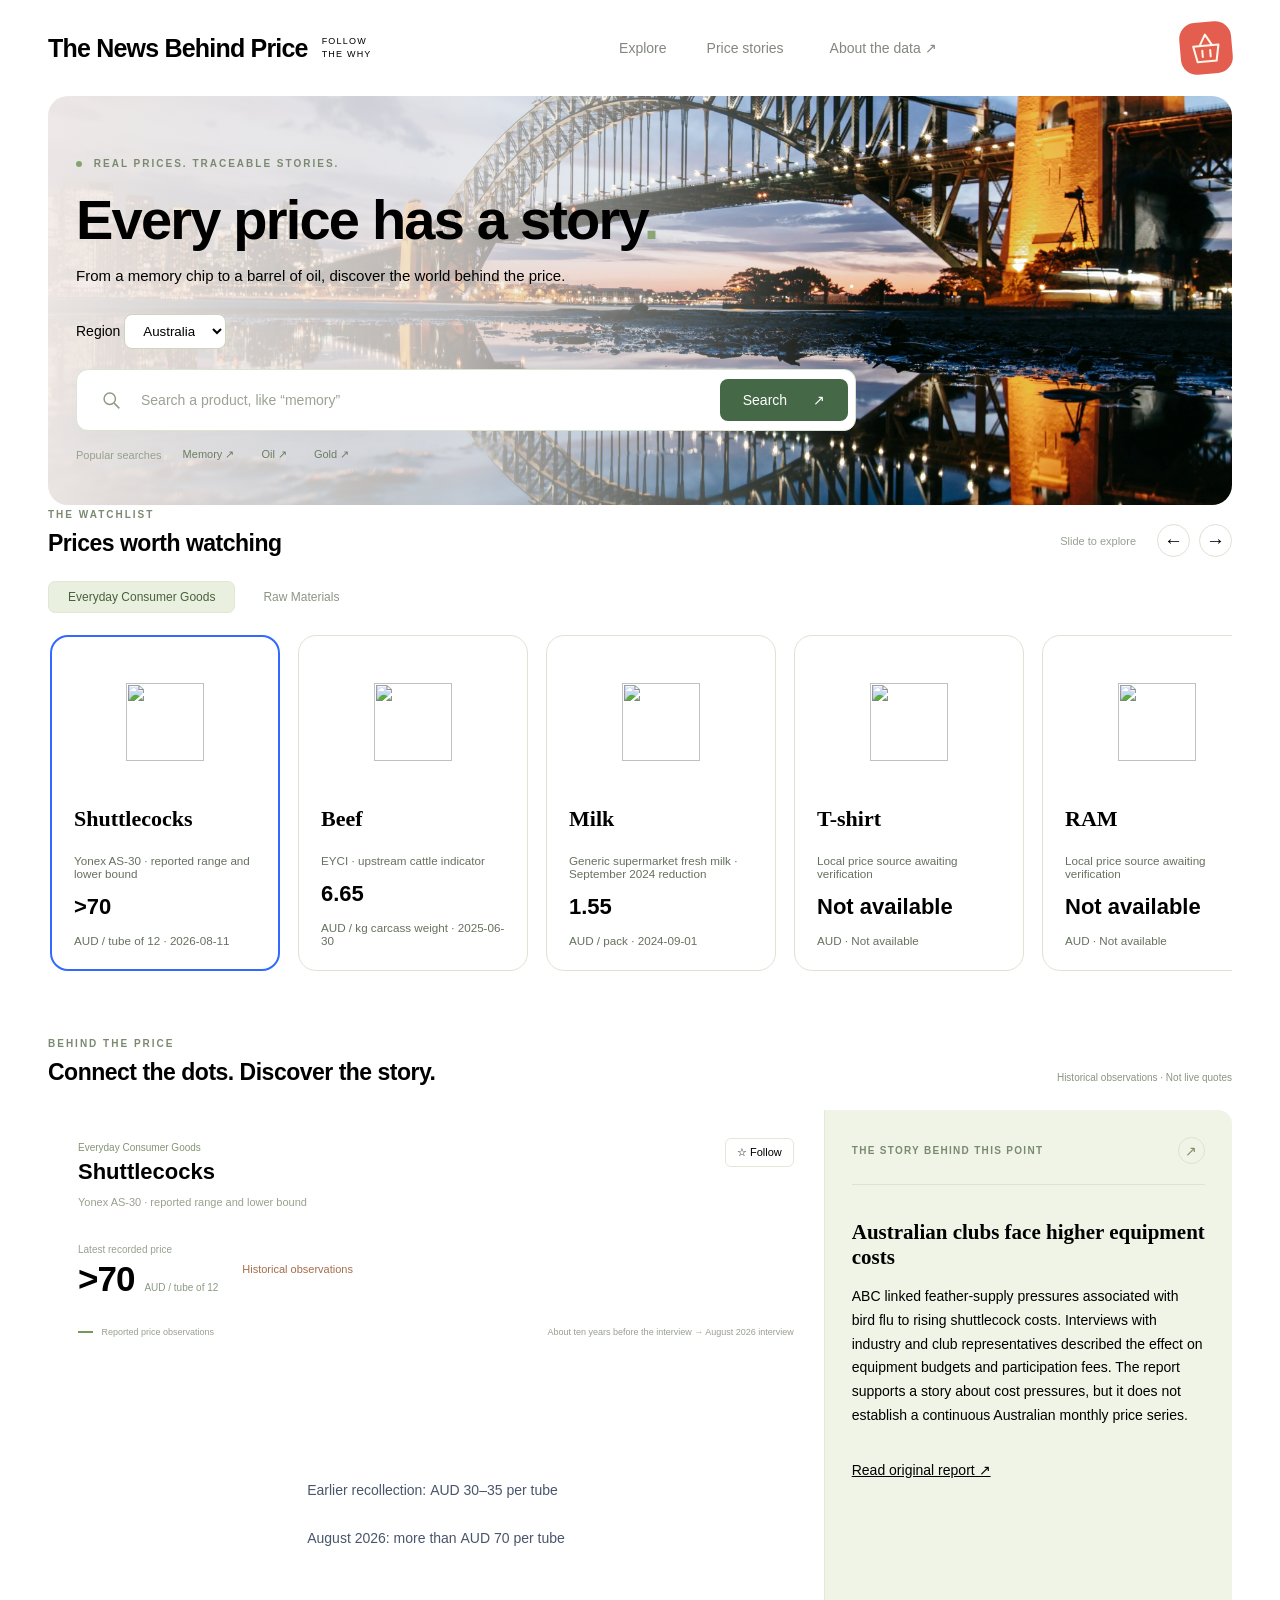
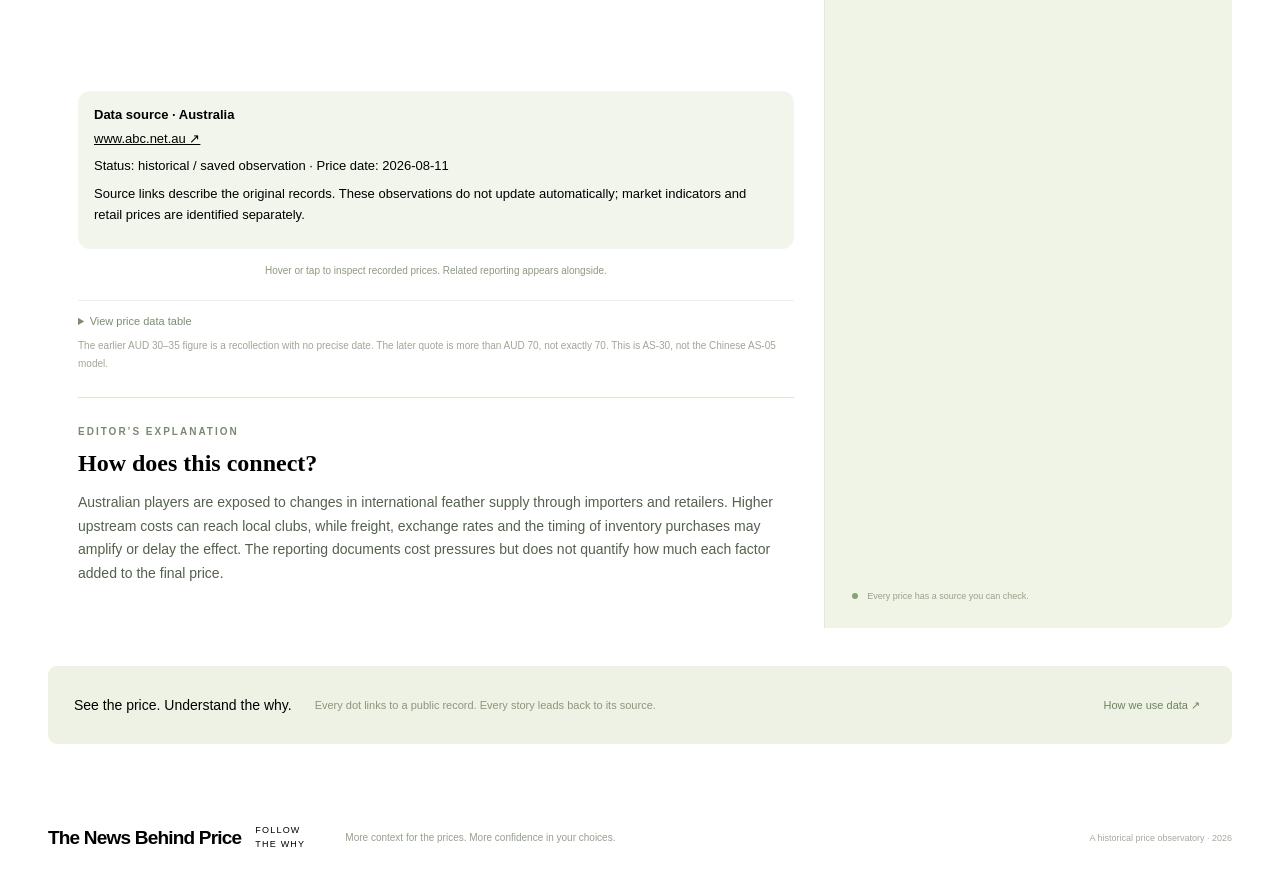
==== commit 6e70e58e: "Separate verified local prices from converted benchmarks and show chart sources" ====
--- a/index.html
+++ b/index.html
@@ -1,8 +1,8 @@
-<!doctype html><html lang="en"><head><meta charset="utf-8"><meta name="viewport" content="width=device-width,initial-scale=1"><meta name="theme-color" content="#e9f0dd"><title>The News Behind Price — Every price has a story</title><meta name="description" content="Explore historical prices for memory, oil and more. Select a price point to discover the news behind it."><link rel="stylesheet" href="reference.css?v=shuttle1"></head><body>
+<!doctype html><html lang="en"><head><meta charset="utf-8"><meta name="viewport" content="width=device-width,initial-scale=1"><meta name="theme-color" content="#e9f0dd"><title>The News Behind Price — Every price has a story</title><meta name="description" content="Explore historical prices for memory, oil and more. Select a price point to discover the news behind it."><link rel="stylesheet" href="reference.css?v=regional2"></head><body>
 <header><a class="wordmark" href="#">The News Behind Price<span>FOLLOW THE WHY</span></a><nav><a class="active" href="#discover">Explore</a><a href="#insight">Price stories</a><button id="methodBtn">About the data ↗</button></nav><a href="#" class="basket" aria-label="The News Behind Price red shopping basket logo"><svg viewBox="0 0 48 48"><path d="M8 21h32l-4 20H12zM16 21l8-14 8 14M19 27v8m10-8v8"/></svg></a></header>
 <main><section class="hero"><div class="eyebrow"><span class="dot"></span> REAL PRICES. TRACEABLE STORIES.</div><h1>Every price<br class="mobile"> has a story<span>.</span></h1><p>From a memory chip to a barrel of oil, discover the world behind the price.</p><div class="region-picker"><label for="city">Region </label><select id="city"><option value="australia">Australia</option><option value="china">China</option></select></div><form id="searchForm" class="search"><svg viewBox="0 0 24 24"><circle cx="10" cy="10" r="6.5"/><path d="m15 15 6 6"/></svg><input id="search" type="search" placeholder="Search a product, like “memory”" aria-label="Search"><button>Search <span>↗</span></button></form><div class="suggestions">Popular searches <button data-query="memory">Memory ↗</button><button data-query="oil">Oil ↗</button><button data-query="gold">Gold ↗</button></div><div class="hero-decoration" aria-hidden="true">↗</div></section>
 <section id="discover"><div class="section-heading"><div><span class="eyebrow">THE WATCHLIST</span><h2>Prices worth watching</h2></div><div class="slider-controls"><span>Slide to explore</span><button id="prev" aria-label="Scroll products left">←</button><button id="next" aria-label="Scroll products right">→</button></div></div><div class="filters" aria-label="Product categories"><button class="selected" data-filter="Everyday Consumer Goods">Everyday Consumer Goods</button><button data-filter="Raw Materials">Raw Materials</button></div><div id="products" class="products"></div><p id="empty" hidden>No products found. Try “memory” or “oil”, or clear your search.</p></section>
-<section id="insight"><div class="section-heading"><div><span class="eyebrow">BEHIND THE PRICE</span><h2>Connect the dots. Discover the story.</h2></div><span class="historic">Historical observations · Not live quotes</span></div><div class="workspace"><article class="chart-panel"><div class="chart-title"><div><span class="tag" id="category"></span><h3 id="productTitle"></h3><p id="description"></p></div><button id="save" class="save" aria-label="Follow product">☆ Follow</button></div><div class="quote-row"><div><span class="minor">Latest recorded price</span><div><strong id="price"></strong><span id="unit"></span></div></div><span id="change"></span></div><div class="chart-meta"><span><i></i> Reported price observations</span><span id="dateRange"></span></div><div id="chart" class="chart" aria-label="Interactive historical price chart"></div><div class="chart-hint">Hover or tap to inspect recorded prices. Related reporting appears alongside.</div><details><summary>View price data table</summary><div class="table-wrap"><table><thead><tr><th>Price date</th><th>Price</th><th>Original source</th></tr></thead><tbody id="table"></tbody></table></div></details><p class="data-note" id="dataNote"></p><section class="editor-note"><span class="eyebrow">EDITOR’S EXPLANATION</span><h3>How does this connect?</h3><div id="editorExplanation"></div></section></article><aside class="story-panel" aria-live="polite"><div class="story-top"><span class="eyebrow">THE STORY BEHIND THIS POINT</span><span class="story-icon">↗</span></div><div id="story"></div><div class="story-bottom"><span class="dot"></span> Every price has a source you can check.</div></aside></div></section>
+<section id="insight"><div class="section-heading"><div><span class="eyebrow">BEHIND THE PRICE</span><h2>Connect the dots. Discover the story.</h2></div><span class="historic">Historical observations · Not live quotes</span></div><div class="workspace"><article class="chart-panel"><div class="chart-title"><div><span class="tag" id="category"></span><h3 id="productTitle"></h3><p id="description"></p></div><button id="save" class="save" aria-label="Follow product">☆ Follow</button></div><div class="quote-row"><div><span class="minor">Latest recorded price</span><div><strong id="price"></strong><span id="unit"></span></div></div><span id="change"></span></div><div class="chart-meta"><span><i></i> Reported price observations</span><span id="dateRange"></span></div><div id="chart" class="chart" aria-label="Interactive historical price chart"></div><div id="priceSource" class="source-panel" aria-live="polite"></div><p id="marketAvailability" class="data-note" hidden></p><div class="chart-hint">Hover or tap to inspect recorded prices. Related reporting appears alongside.</div><details><summary>View price data table</summary><div class="table-wrap"><table><thead><tr><th>Price date</th><th>Price</th><th>Original source</th></tr></thead><tbody id="table"></tbody></table></div></details><p class="data-note" id="dataNote"></p><section class="editor-note"><span class="eyebrow">EDITOR’S EXPLANATION</span><h3>How does this connect?</h3><div id="editorExplanation"></div></section></article><aside class="story-panel" aria-live="polite"><div class="story-top"><span class="eyebrow">THE STORY BEHIND THIS POINT</span><span class="story-icon">↗</span></div><div id="story"></div><div class="story-bottom"><span class="dot"></span> Every price has a source you can check.</div></aside></div></section>
 <section class="bottom-note"><span>See the price. Understand the why.</span><p>Every dot links to a public record. Every story leads back to its source.</p><button id="methodBtn2">How we use data ↗</button></section></main><footer><a class="wordmark" href="#">The News Behind Price<span>FOLLOW THE WHY</span></a><p>More context for the prices. More confidence in your choices.</p><span>A historical price observatory · 2026</span></footer>
-<dialog id="method"><button id="closeDialog" aria-label="Close">×</button><span class="eyebrow">ABOUT THE DATA</span><h2>Real records. Clear definitions.</h2><p>This site brings together historical prices from public reports, not live market quotes. Percentages on product cards compare the first and last observations shown. They are not daily changes or popularity rankings.</p><p>Memory and flash prices refer to upstream chips and wafer quotation categories. Oil and gold use the market benchmarks described for each product. These are not retail store prices, and values across products are not directly comparable.</p><p>Charts connect verified observations only; the lines do not represent additional measurements. Price dates and publication dates are shown separately. Refer to the original source for precise timing. News summaries describe reported influences, not proof of a single cause.</p><p>Every price point includes a source link. Your followed products are saved only in this browser. This historical edition does not update automatically.</p></dialog><div id="toast" role="status"></div><script src="editorial-data.js?v=local-en1"></script><script src="vendor/echarts.min.js"></script><script src="regions.js?v=doc1"></script><script src="restored.js?v=local-en1"></script></body></html>
+<dialog id="method"><button id="closeDialog" aria-label="Close">×</button><span class="eyebrow">ABOUT THE DATA</span><h2>Real records. Clear definitions.</h2><p>This site brings together historical prices from public reports, not live market quotes. Percentages on product cards compare the first and last observations shown. They are not daily changes or popularity rankings.</p><p>Memory and flash prices refer to upstream chips and wafer quotation categories. Oil and gold use the market benchmarks described for each product. These are not retail store prices, and values across products are not directly comparable.</p><p>Charts connect verified observations only; the lines do not represent additional measurements. Price dates and publication dates are shown separately. Refer to the original source for precise timing. News summaries describe reported influences, not proof of a single cause.</p><p>Every price point includes a source link. Your followed products are saved only in this browser. This historical edition does not update automatically.</p></dialog><div id="toast" role="status"></div><script src="editorial-data.js?v=regional2"></script><script src="vendor/echarts.min.js"></script><script src="regions.js?v=doc1"></script><script src="local-markets.js?v=regional2"></script><script src="restored.js?v=regional2"></script></body></html>
 
--- a/reference.css
+++ b/reference.css
@@ -13,3 +13,5 @@
 #seriesPicker{margin:18px 0}#seriesPicker select{max-width:100%;padding:10px;border:1px solid #ccd6bf;border-radius:8px;background:white}.table-wrap small{display:block;font-size:11px}
 
 #viewPicker{margin:18px 0}#viewPicker select{max-width:100%;padding:10px;border:1px solid #ccd6bf;border-radius:8px;background:white}
+
+.source-panel{margin:16px 0;padding:16px;background:#f1f5eb;border-radius:12px;font-size:13px;overflow-wrap:anywhere}.source-panel p{margin:7px 0;line-height:1.6}.source-panel a{text-decoration:underline}#marketAvailability{border-left:3px solid #a28a49;padding-left:12px}
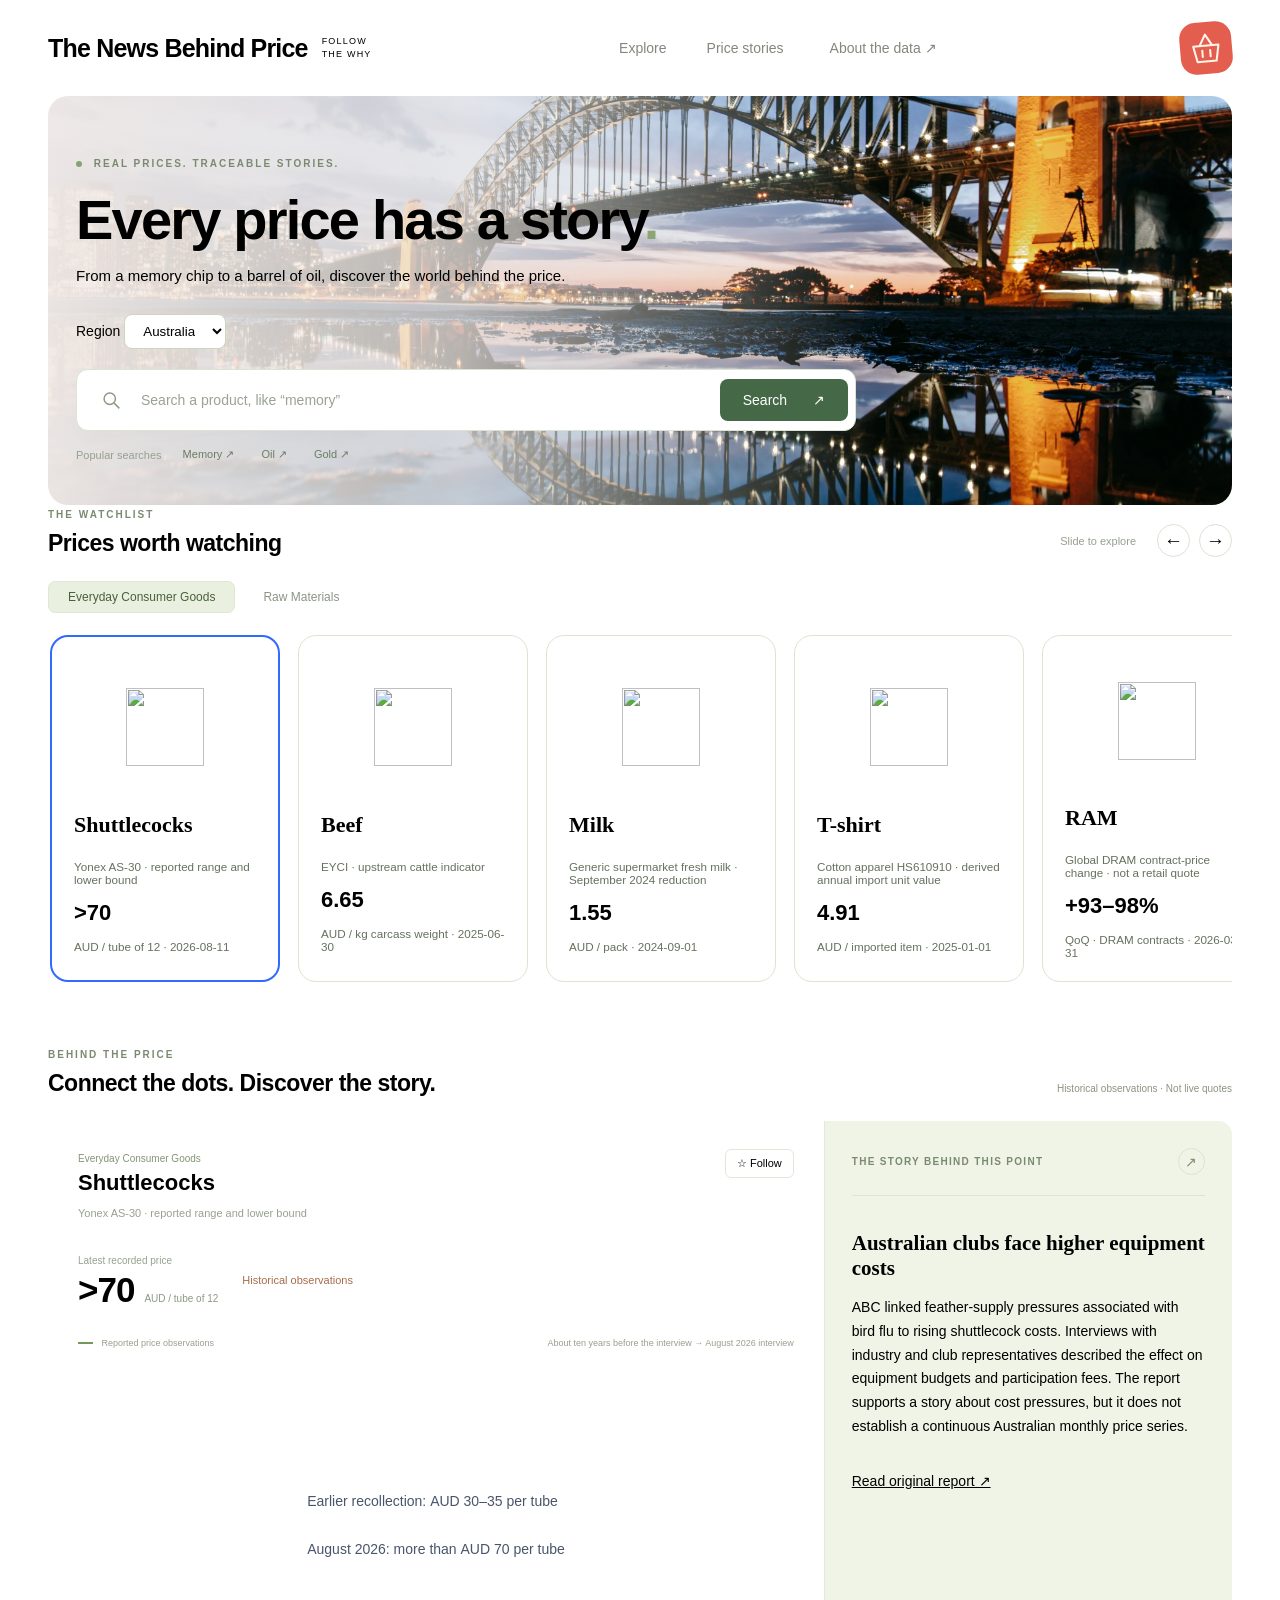
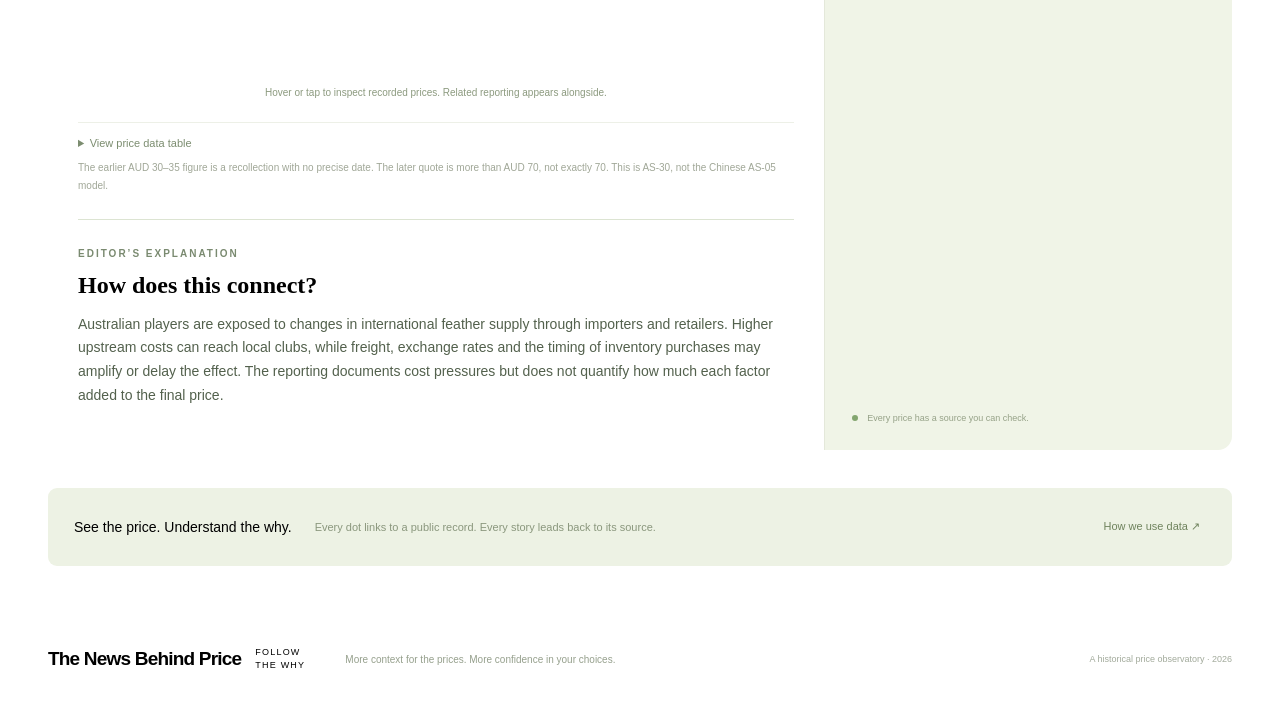
==== commit 672961da: "Restore previous website version at user request" ====
--- a/index.html
+++ b/index.html
@@ -1,8 +1,8 @@
-<!doctype html><html lang="en"><head><meta charset="utf-8"><meta name="viewport" content="width=device-width,initial-scale=1"><meta name="theme-color" content="#e9f0dd"><title>The News Behind Price — Every price has a story</title><meta name="description" content="Explore historical prices for memory, oil and more. Select a price point to discover the news behind it."><link rel="stylesheet" href="reference.css?v=regional2"></head><body>
+<!doctype html><html lang="en"><head><meta charset="utf-8"><meta name="viewport" content="width=device-width,initial-scale=1"><meta name="theme-color" content="#e9f0dd"><title>The News Behind Price — Every price has a story</title><meta name="description" content="Explore historical prices for memory, oil and more. Select a price point to discover the news behind it."><link rel="stylesheet" href="reference.css?v=shuttle1"></head><body>
 <header><a class="wordmark" href="#">The News Behind Price<span>FOLLOW THE WHY</span></a><nav><a class="active" href="#discover">Explore</a><a href="#insight">Price stories</a><button id="methodBtn">About the data ↗</button></nav><a href="#" class="basket" aria-label="The News Behind Price red shopping basket logo"><svg viewBox="0 0 48 48"><path d="M8 21h32l-4 20H12zM16 21l8-14 8 14M19 27v8m10-8v8"/></svg></a></header>
 <main><section class="hero"><div class="eyebrow"><span class="dot"></span> REAL PRICES. TRACEABLE STORIES.</div><h1>Every price<br class="mobile"> has a story<span>.</span></h1><p>From a memory chip to a barrel of oil, discover the world behind the price.</p><div class="region-picker"><label for="city">Region </label><select id="city"><option value="australia">Australia</option><option value="china">China</option></select></div><form id="searchForm" class="search"><svg viewBox="0 0 24 24"><circle cx="10" cy="10" r="6.5"/><path d="m15 15 6 6"/></svg><input id="search" type="search" placeholder="Search a product, like “memory”" aria-label="Search"><button>Search <span>↗</span></button></form><div class="suggestions">Popular searches <button data-query="memory">Memory ↗</button><button data-query="oil">Oil ↗</button><button data-query="gold">Gold ↗</button></div><div class="hero-decoration" aria-hidden="true">↗</div></section>
 <section id="discover"><div class="section-heading"><div><span class="eyebrow">THE WATCHLIST</span><h2>Prices worth watching</h2></div><div class="slider-controls"><span>Slide to explore</span><button id="prev" aria-label="Scroll products left">←</button><button id="next" aria-label="Scroll products right">→</button></div></div><div class="filters" aria-label="Product categories"><button class="selected" data-filter="Everyday Consumer Goods">Everyday Consumer Goods</button><button data-filter="Raw Materials">Raw Materials</button></div><div id="products" class="products"></div><p id="empty" hidden>No products found. Try “memory” or “oil”, or clear your search.</p></section>
-<section id="insight"><div class="section-heading"><div><span class="eyebrow">BEHIND THE PRICE</span><h2>Connect the dots. Discover the story.</h2></div><span class="historic">Historical observations · Not live quotes</span></div><div class="workspace"><article class="chart-panel"><div class="chart-title"><div><span class="tag" id="category"></span><h3 id="productTitle"></h3><p id="description"></p></div><button id="save" class="save" aria-label="Follow product">☆ Follow</button></div><div class="quote-row"><div><span class="minor">Latest recorded price</span><div><strong id="price"></strong><span id="unit"></span></div></div><span id="change"></span></div><div class="chart-meta"><span><i></i> Reported price observations</span><span id="dateRange"></span></div><div id="chart" class="chart" aria-label="Interactive historical price chart"></div><div id="priceSource" class="source-panel" aria-live="polite"></div><p id="marketAvailability" class="data-note" hidden></p><div class="chart-hint">Hover or tap to inspect recorded prices. Related reporting appears alongside.</div><details><summary>View price data table</summary><div class="table-wrap"><table><thead><tr><th>Price date</th><th>Price</th><th>Original source</th></tr></thead><tbody id="table"></tbody></table></div></details><p class="data-note" id="dataNote"></p><section class="editor-note"><span class="eyebrow">EDITOR’S EXPLANATION</span><h3>How does this connect?</h3><div id="editorExplanation"></div></section></article><aside class="story-panel" aria-live="polite"><div class="story-top"><span class="eyebrow">THE STORY BEHIND THIS POINT</span><span class="story-icon">↗</span></div><div id="story"></div><div class="story-bottom"><span class="dot"></span> Every price has a source you can check.</div></aside></div></section>
+<section id="insight"><div class="section-heading"><div><span class="eyebrow">BEHIND THE PRICE</span><h2>Connect the dots. Discover the story.</h2></div><span class="historic">Historical observations · Not live quotes</span></div><div class="workspace"><article class="chart-panel"><div class="chart-title"><div><span class="tag" id="category"></span><h3 id="productTitle"></h3><p id="description"></p></div><button id="save" class="save" aria-label="Follow product">☆ Follow</button></div><div class="quote-row"><div><span class="minor">Latest recorded price</span><div><strong id="price"></strong><span id="unit"></span></div></div><span id="change"></span></div><div class="chart-meta"><span><i></i> Reported price observations</span><span id="dateRange"></span></div><div id="chart" class="chart" aria-label="Interactive historical price chart"></div><div class="chart-hint">Hover or tap to inspect recorded prices. Related reporting appears alongside.</div><details><summary>View price data table</summary><div class="table-wrap"><table><thead><tr><th>Price date</th><th>Price</th><th>Original source</th></tr></thead><tbody id="table"></tbody></table></div></details><p class="data-note" id="dataNote"></p><section class="editor-note"><span class="eyebrow">EDITOR’S EXPLANATION</span><h3>How does this connect?</h3><div id="editorExplanation"></div></section></article><aside class="story-panel" aria-live="polite"><div class="story-top"><span class="eyebrow">THE STORY BEHIND THIS POINT</span><span class="story-icon">↗</span></div><div id="story"></div><div class="story-bottom"><span class="dot"></span> Every price has a source you can check.</div></aside></div></section>
 <section class="bottom-note"><span>See the price. Understand the why.</span><p>Every dot links to a public record. Every story leads back to its source.</p><button id="methodBtn2">How we use data ↗</button></section></main><footer><a class="wordmark" href="#">The News Behind Price<span>FOLLOW THE WHY</span></a><p>More context for the prices. More confidence in your choices.</p><span>A historical price observatory · 2026</span></footer>
-<dialog id="method"><button id="closeDialog" aria-label="Close">×</button><span class="eyebrow">ABOUT THE DATA</span><h2>Real records. Clear definitions.</h2><p>This site brings together historical prices from public reports, not live market quotes. Percentages on product cards compare the first and last observations shown. They are not daily changes or popularity rankings.</p><p>Memory and flash prices refer to upstream chips and wafer quotation categories. Oil and gold use the market benchmarks described for each product. These are not retail store prices, and values across products are not directly comparable.</p><p>Charts connect verified observations only; the lines do not represent additional measurements. Price dates and publication dates are shown separately. Refer to the original source for precise timing. News summaries describe reported influences, not proof of a single cause.</p><p>Every price point includes a source link. Your followed products are saved only in this browser. This historical edition does not update automatically.</p></dialog><div id="toast" role="status"></div><script src="editorial-data.js?v=regional2"></script><script src="vendor/echarts.min.js"></script><script src="regions.js?v=doc1"></script><script src="local-markets.js?v=regional2"></script><script src="restored.js?v=regional2"></script></body></html>
+<dialog id="method"><button id="closeDialog" aria-label="Close">×</button><span class="eyebrow">ABOUT THE DATA</span><h2>Real records. Clear definitions.</h2><p>This site brings together historical prices from public reports, not live market quotes. Percentages on product cards compare the first and last observations shown. They are not daily changes or popularity rankings.</p><p>Memory and flash prices refer to upstream chips and wafer quotation categories. Oil and gold use the market benchmarks described for each product. These are not retail store prices, and values across products are not directly comparable.</p><p>Charts connect verified observations only; the lines do not represent additional measurements. Price dates and publication dates are shown separately. Refer to the original source for precise timing. News summaries describe reported influences, not proof of a single cause.</p><p>Every price point includes a source link. Your followed products are saved only in this browser. This historical edition does not update automatically.</p></dialog><div id="toast" role="status"></div><script src="editorial-data.js?v=local-en1"></script><script src="vendor/echarts.min.js"></script><script src="regions.js?v=doc1"></script><script src="restored.js?v=local-en1"></script></body></html>
 
--- a/reference.css
+++ b/reference.css
@@ -13,5 +13,3 @@
 #seriesPicker{margin:18px 0}#seriesPicker select{max-width:100%;padding:10px;border:1px solid #ccd6bf;border-radius:8px;background:white}.table-wrap small{display:block;font-size:11px}
 
 #viewPicker{margin:18px 0}#viewPicker select{max-width:100%;padding:10px;border:1px solid #ccd6bf;border-radius:8px;background:white}
-
-.source-panel{margin:16px 0;padding:16px;background:#f1f5eb;border-radius:12px;font-size:13px;overflow-wrap:anywhere}.source-panel p{margin:7px 0;line-height:1.6}.source-panel a{text-decoration:underline}#marketAvailability{border-left:3px solid #a28a49;padding-left:12px}
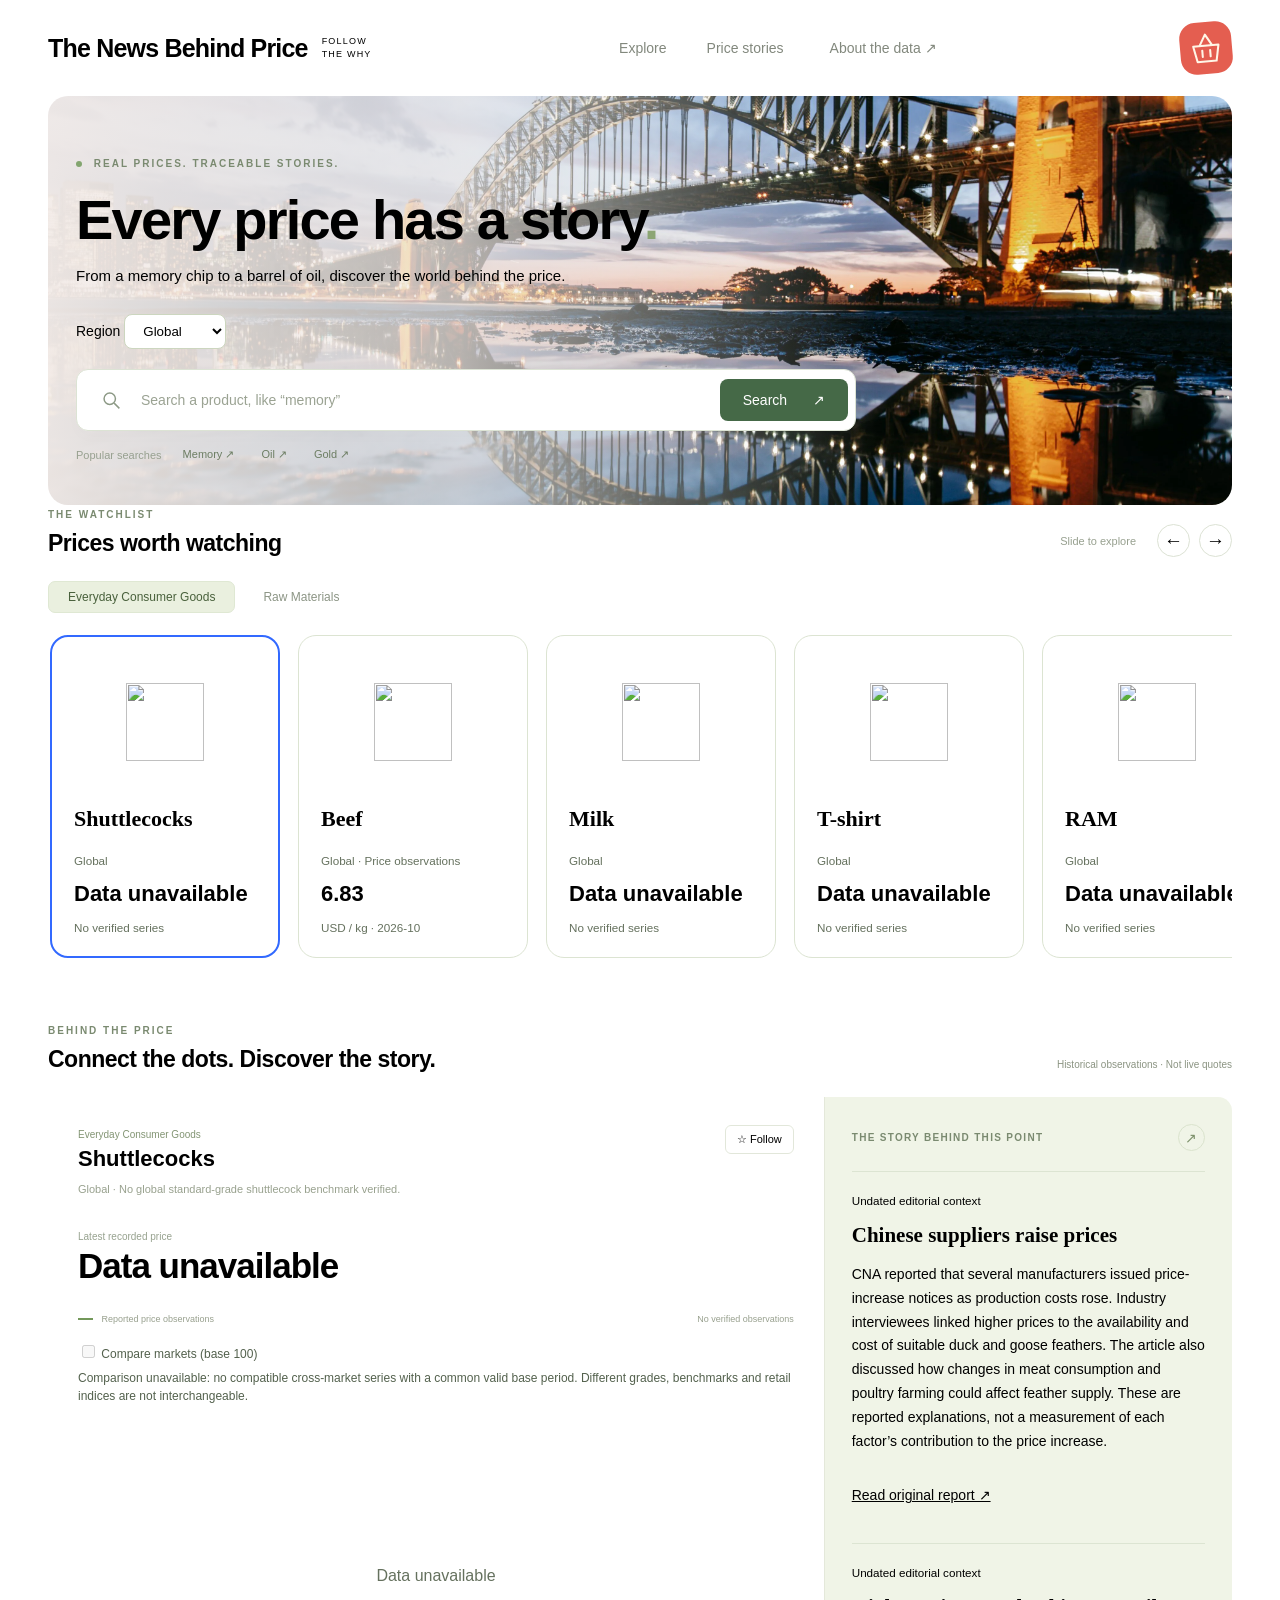
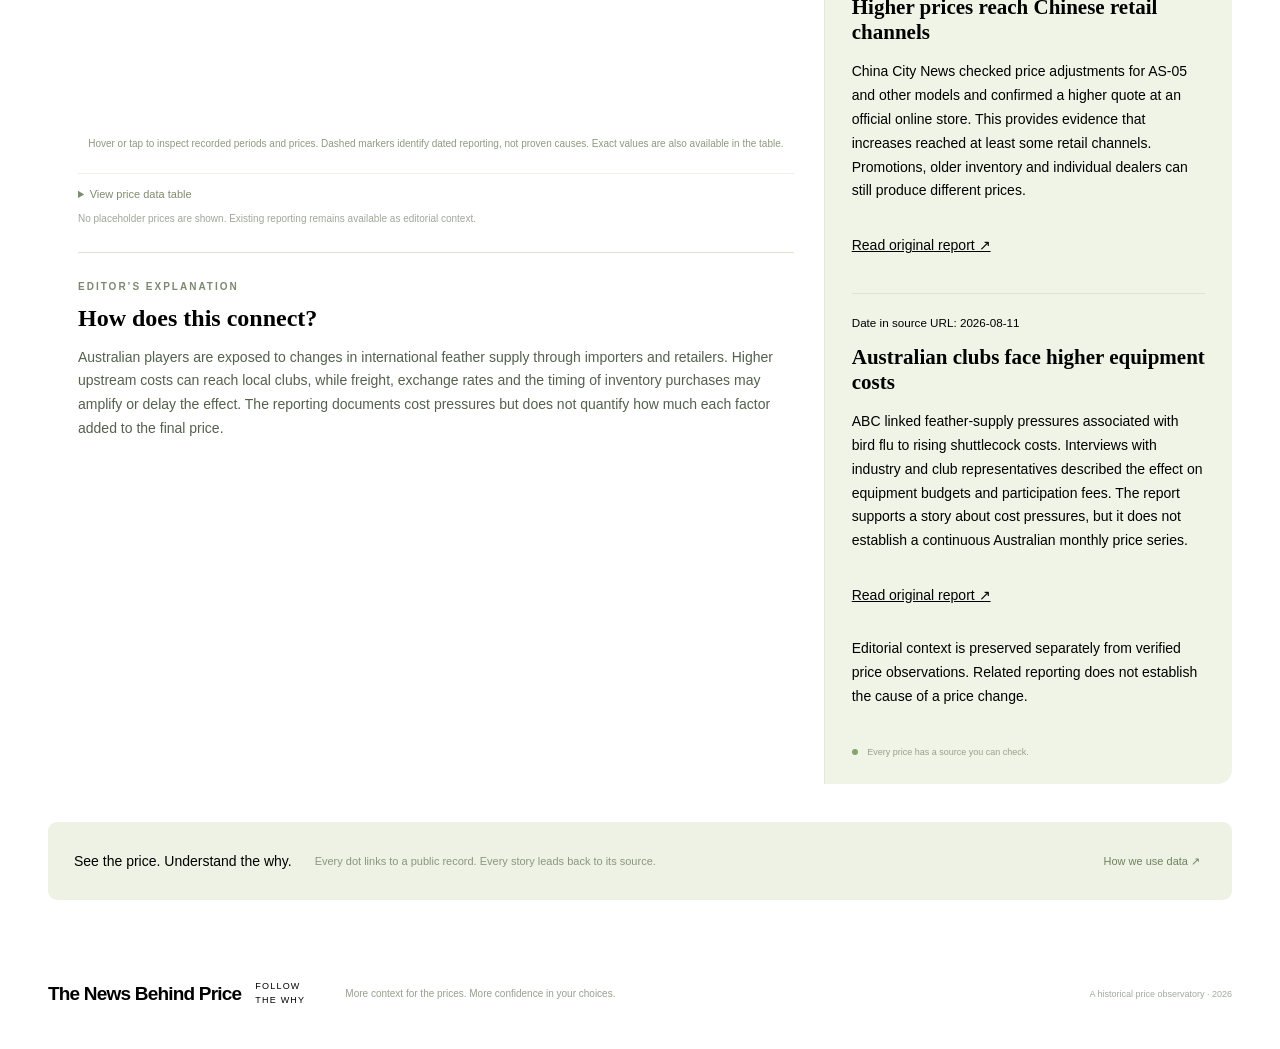
==== commit 6752eab3: "Separate verified historical prices by market and propose reviewed data updates" ====
--- a/index.html
+++ b/index.html
@@ -1,8 +1,8 @@
 <!doctype html><html lang="en"><head><meta charset="utf-8"><meta name="viewport" content="width=device-width,initial-scale=1"><meta name="theme-color" content="#e9f0dd"><title>The News Behind Price — Every price has a story</title><meta name="description" content="Explore historical prices for memory, oil and more. Select a price point to discover the news behind it."><link rel="stylesheet" href="reference.css?v=shuttle1"></head><body>
 <header><a class="wordmark" href="#">The News Behind Price<span>FOLLOW THE WHY</span></a><nav><a class="active" href="#discover">Explore</a><a href="#insight">Price stories</a><button id="methodBtn">About the data ↗</button></nav><a href="#" class="basket" aria-label="The News Behind Price red shopping basket logo"><svg viewBox="0 0 48 48"><path d="M8 21h32l-4 20H12zM16 21l8-14 8 14M19 27v8m10-8v8"/></svg></a></header>
-<main><section class="hero"><div class="eyebrow"><span class="dot"></span> REAL PRICES. TRACEABLE STORIES.</div><h1>Every price<br class="mobile"> has a story<span>.</span></h1><p>From a memory chip to a barrel of oil, discover the world behind the price.</p><div class="region-picker"><label for="city">Region </label><select id="city"><option value="australia">Australia</option><option value="china">China</option></select></div><form id="searchForm" class="search"><svg viewBox="0 0 24 24"><circle cx="10" cy="10" r="6.5"/><path d="m15 15 6 6"/></svg><input id="search" type="search" placeholder="Search a product, like “memory”" aria-label="Search"><button>Search <span>↗</span></button></form><div class="suggestions">Popular searches <button data-query="memory">Memory ↗</button><button data-query="oil">Oil ↗</button><button data-query="gold">Gold ↗</button></div><div class="hero-decoration" aria-hidden="true">↗</div></section>
+<main><section class="hero"><div class="eyebrow"><span class="dot"></span> REAL PRICES. TRACEABLE STORIES.</div><h1>Every price<br class="mobile"> has a story<span>.</span></h1><p>From a memory chip to a barrel of oil, discover the world behind the price.</p><div class="region-picker"><label for="city">Region </label><select id="city"><option value="global">Global</option><option value="australia">Australia</option><option value="china">China</option></select></div><form id="searchForm" class="search"><svg viewBox="0 0 24 24"><circle cx="10" cy="10" r="6.5"/><path d="m15 15 6 6"/></svg><input id="search" type="search" placeholder="Search a product, like “memory”" aria-label="Search"><button>Search <span>↗</span></button></form><div class="suggestions">Popular searches <button data-query="memory">Memory ↗</button><button data-query="oil">Oil ↗</button><button data-query="gold">Gold ↗</button></div><div class="hero-decoration" aria-hidden="true">↗</div></section>
 <section id="discover"><div class="section-heading"><div><span class="eyebrow">THE WATCHLIST</span><h2>Prices worth watching</h2></div><div class="slider-controls"><span>Slide to explore</span><button id="prev" aria-label="Scroll products left">←</button><button id="next" aria-label="Scroll products right">→</button></div></div><div class="filters" aria-label="Product categories"><button class="selected" data-filter="Everyday Consumer Goods">Everyday Consumer Goods</button><button data-filter="Raw Materials">Raw Materials</button></div><div id="products" class="products"></div><p id="empty" hidden>No products found. Try “memory” or “oil”, or clear your search.</p></section>
-<section id="insight"><div class="section-heading"><div><span class="eyebrow">BEHIND THE PRICE</span><h2>Connect the dots. Discover the story.</h2></div><span class="historic">Historical observations · Not live quotes</span></div><div class="workspace"><article class="chart-panel"><div class="chart-title"><div><span class="tag" id="category"></span><h3 id="productTitle"></h3><p id="description"></p></div><button id="save" class="save" aria-label="Follow product">☆ Follow</button></div><div class="quote-row"><div><span class="minor">Latest recorded price</span><div><strong id="price"></strong><span id="unit"></span></div></div><span id="change"></span></div><div class="chart-meta"><span><i></i> Reported price observations</span><span id="dateRange"></span></div><div id="chart" class="chart" aria-label="Interactive historical price chart"></div><div class="chart-hint">Hover or tap to inspect recorded prices. Related reporting appears alongside.</div><details><summary>View price data table</summary><div class="table-wrap"><table><thead><tr><th>Price date</th><th>Price</th><th>Original source</th></tr></thead><tbody id="table"></tbody></table></div></details><p class="data-note" id="dataNote"></p><section class="editor-note"><span class="eyebrow">EDITOR’S EXPLANATION</span><h3>How does this connect?</h3><div id="editorExplanation"></div></section></article><aside class="story-panel" aria-live="polite"><div class="story-top"><span class="eyebrow">THE STORY BEHIND THIS POINT</span><span class="story-icon">↗</span></div><div id="story"></div><div class="story-bottom"><span class="dot"></span> Every price has a source you can check.</div></aside></div></section>
+<section id="insight"><div class="section-heading"><div><span class="eyebrow">BEHIND THE PRICE</span><h2>Connect the dots. Discover the story.</h2></div><span class="historic">Historical observations · Not live quotes</span></div><div class="workspace"><article class="chart-panel"><div class="chart-title"><div><span class="tag" id="category"></span><h3 id="productTitle"></h3><p id="description"></p></div><button id="save" class="save" aria-label="Follow product">☆ Follow</button></div><div class="quote-row"><div><span class="minor">Latest recorded price</span><div><strong id="price"></strong><span id="unit"></span></div></div><span id="change"></span></div><div class="chart-meta"><span><i></i> Reported price observations</span><span id="dateRange"></span></div><div id="seriesPicker" class="series-picker"></div><div class="comparison-control"><label><input id="compare" type="checkbox" disabled> Compare markets (base 100)</label><p id="comparisonNote"></p></div><div id="chart" class="chart" aria-label="Interactive historical price chart"></div><div class="chart-hint">Hover or tap to inspect recorded periods and prices. Dashed markers identify dated reporting, not proven causes. Exact values are also available in the table.</div><details><summary>View price data table</summary><div class="table-wrap"><table><thead><tr><th>Price date</th><th>Price</th><th>Original source</th></tr></thead><tbody id="table"></tbody></table></div></details><p class="data-note" id="dataNote"></p><p class="data-note" id="sourceInfo"></p><section class="editor-note"><span class="eyebrow">EDITOR’S EXPLANATION</span><h3>How does this connect?</h3><div id="editorExplanation"></div></section></article><aside class="story-panel" aria-live="polite"><div class="story-top"><span class="eyebrow">THE STORY BEHIND THIS POINT</span><span class="story-icon">↗</span></div><div id="story"></div><div class="story-bottom"><span class="dot"></span> Every price has a source you can check.</div></aside></div></section>
 <section class="bottom-note"><span>See the price. Understand the why.</span><p>Every dot links to a public record. Every story leads back to its source.</p><button id="methodBtn2">How we use data ↗</button></section></main><footer><a class="wordmark" href="#">The News Behind Price<span>FOLLOW THE WHY</span></a><p>More context for the prices. More confidence in your choices.</p><span>A historical price observatory · 2026</span></footer>
-<dialog id="method"><button id="closeDialog" aria-label="Close">×</button><span class="eyebrow">ABOUT THE DATA</span><h2>Real records. Clear definitions.</h2><p>This site brings together historical prices from public reports, not live market quotes. Percentages on product cards compare the first and last observations shown. They are not daily changes or popularity rankings.</p><p>Memory and flash prices refer to upstream chips and wafer quotation categories. Oil and gold use the market benchmarks described for each product. These are not retail store prices, and values across products are not directly comparable.</p><p>Charts connect verified observations only; the lines do not represent additional measurements. Price dates and publication dates are shown separately. Refer to the original source for precise timing. News summaries describe reported influences, not proof of a single cause.</p><p>Every price point includes a source link. Your followed products are saved only in this browser. This historical edition does not update automatically.</p></dialog><div id="toast" role="status"></div><script src="editorial-data.js?v=local-en1"></script><script src="vendor/echarts.min.js"></script><script src="regions.js?v=doc1"></script><script src="restored.js?v=local-en1"></script></body></html>
-
+<dialog id="method"><button id="closeDialog" aria-label="Close">×</button><span class="eyebrow">ABOUT THE DATA</span><h2>Real records. Clear definitions.</h2><p>This site brings together historical prices from public reports, not live market quotes. Percentages on product cards compare the first and last observations shown. They are not daily changes or popularity rankings.</p><p>Memory and flash prices refer to upstream chips and wafer quotation categories. Oil and gold use the market benchmarks described for each product. These are not retail store prices, and values across products are not directly comparable.</p><p>Charts show verified publisher observations in original units. Missing periods break the line. Monthly and ten-day observations retain their reporting periods; their position at the start of a period does not imply an exact-day price. Price dates and publication dates are shown separately. Refer to the original source for precise timing. News summaries describe reported influences, not proof of a single cause.</p><p>Every price point includes a source link. Your followed products are saved only in this browser. Scheduled checks propose data updates in a pull request for review. Source failures retain the last verified dataset. Price indices are labelled separately from monetary prices. Cross-market comparison is enabled only for reviewed compatible series sharing a valid base period.</p></dialog><div id="toast" role="status"></div><script src="editorial-data.js?v=local-en1"></script><script src="vendor/echarts.min.js"></script><script src="regions.js?v=verified1"></script><script src="price-model.js?v=verified1"></script><script src="restored.js?v=verified1"></script></body></html>
+
--- a/reference.css
+++ b/reference.css
@@ -13,3 +13,6 @@
 #seriesPicker{margin:18px 0}#seriesPicker select{max-width:100%;padding:10px;border:1px solid #ccd6bf;border-radius:8px;background:white}.table-wrap small{display:block;font-size:11px}
 
 #viewPicker{margin:18px 0}#viewPicker select{max-width:100%;padding:10px;border:1px solid #ccd6bf;border-radius:8px;background:white}
+
+/* Data controls share the existing palette and layout. */
+.series-picker{margin:12px 0}.series-picker select{display:block;max-width:100%;width:100%;padding:8px;border:1px solid #ccd6bf;border-radius:8px;background:white}.comparison-control{font-size:12px;color:#53614d;margin:12px 0}.comparison-control p{line-height:1.5;margin:8px 0}.table-wrap small{display:block;margin-top:4px}.data-note a{overflow-wrap:anywhere}.chart-panel,.story-panel{min-width:0}.products>button strong{overflow-wrap:anywhere}
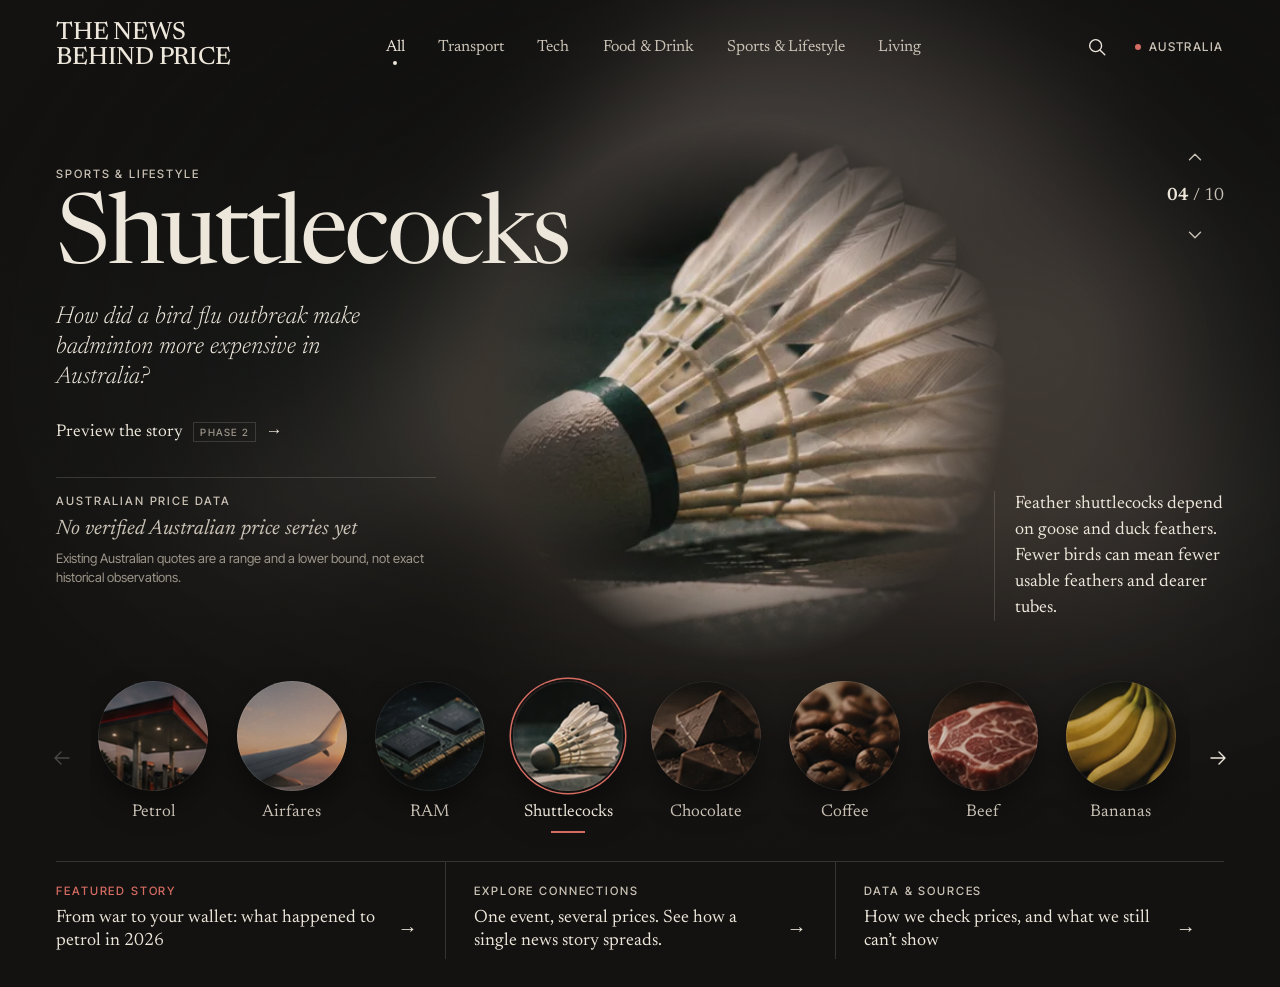
==== commit 9a31f557: "Phase 1: Australian editorial redesign with circular product rail and Petrol story - New Australia-o" ====
--- a/index.html
+++ b/index.html
@@ -1,8 +1,84 @@
-<!doctype html><html lang="en"><head><meta charset="utf-8"><meta name="viewport" content="width=device-width,initial-scale=1"><meta name="theme-color" content="#e9f0dd"><title>The News Behind Price — Every price has a story</title><meta name="description" content="Explore historical prices for memory, oil and more. Select a price point to discover the news behind it."><link rel="stylesheet" href="reference.css?v=shuttle1"></head><body>
-<header><a class="wordmark" href="#">The News Behind Price<span>FOLLOW THE WHY</span></a><nav><a class="active" href="#discover">Explore</a><a href="#insight">Price stories</a><button id="methodBtn">About the data ↗</button></nav><a href="#" class="basket" aria-label="The News Behind Price red shopping basket logo"><svg viewBox="0 0 48 48"><path d="M8 21h32l-4 20H12zM16 21l8-14 8 14M19 27v8m10-8v8"/></svg></a></header>
-<main><section class="hero"><div class="eyebrow"><span class="dot"></span> REAL PRICES. TRACEABLE STORIES.</div><h1>Every price<br class="mobile"> has a story<span>.</span></h1><p>From a memory chip to a barrel of oil, discover the world behind the price.</p><div class="region-picker"><label for="city">Region </label><select id="city"><option value="global">Global</option><option value="australia">Australia</option><option value="china">China</option></select></div><form id="searchForm" class="search"><svg viewBox="0 0 24 24"><circle cx="10" cy="10" r="6.5"/><path d="m15 15 6 6"/></svg><input id="search" type="search" placeholder="Search a product, like “memory”" aria-label="Search"><button>Search <span>↗</span></button></form><div class="suggestions">Popular searches <button data-query="memory">Memory ↗</button><button data-query="oil">Oil ↗</button><button data-query="gold">Gold ↗</button></div><div class="hero-decoration" aria-hidden="true">↗</div></section>
-<section id="discover"><div class="section-heading"><div><span class="eyebrow">THE WATCHLIST</span><h2>Prices worth watching</h2></div><div class="slider-controls"><span>Slide to explore</span><button id="prev" aria-label="Scroll products left">←</button><button id="next" aria-label="Scroll products right">→</button></div></div><div class="filters" aria-label="Product categories"><button class="selected" data-filter="Everyday Consumer Goods">Everyday Consumer Goods</button><button data-filter="Raw Materials">Raw Materials</button></div><div id="products" class="products"></div><p id="empty" hidden>No products found. Try “memory” or “oil”, or clear your search.</p></section>
-<section id="insight"><div class="section-heading"><div><span class="eyebrow">BEHIND THE PRICE</span><h2>Connect the dots. Discover the story.</h2></div><span class="historic">Historical observations · Not live quotes</span></div><div class="workspace"><article class="chart-panel"><div class="chart-title"><div><span class="tag" id="category"></span><h3 id="productTitle"></h3><p id="description"></p></div><button id="save" class="save" aria-label="Follow product">☆ Follow</button></div><div class="quote-row"><div><span class="minor">Latest recorded price</span><div><strong id="price"></strong><span id="unit"></span></div></div><span id="change"></span></div><div class="chart-meta"><span><i></i> Reported price observations</span><span id="dateRange"></span></div><div id="seriesPicker" class="series-picker"></div><div class="comparison-control"><label><input id="compare" type="checkbox" disabled> Compare markets (base 100)</label><p id="comparisonNote"></p></div><div id="chart" class="chart" aria-label="Interactive historical price chart"></div><div class="chart-hint">Hover or tap to inspect recorded periods and prices. Dashed markers identify dated reporting, not proven causes. Exact values are also available in the table.</div><details><summary>View price data table</summary><div class="table-wrap"><table><thead><tr><th>Price date</th><th>Price</th><th>Original source</th></tr></thead><tbody id="table"></tbody></table></div></details><p class="data-note" id="dataNote"></p><p class="data-note" id="sourceInfo"></p><section class="editor-note"><span class="eyebrow">EDITOR’S EXPLANATION</span><h3>How does this connect?</h3><div id="editorExplanation"></div></section></article><aside class="story-panel" aria-live="polite"><div class="story-top"><span class="eyebrow">THE STORY BEHIND THIS POINT</span><span class="story-icon">↗</span></div><div id="story"></div><div class="story-bottom"><span class="dot"></span> Every price has a source you can check.</div></aside></div></section>
-<section class="bottom-note"><span>See the price. Understand the why.</span><p>Every dot links to a public record. Every story leads back to its source.</p><button id="methodBtn2">How we use data ↗</button></section></main><footer><a class="wordmark" href="#">The News Behind Price<span>FOLLOW THE WHY</span></a><p>More context for the prices. More confidence in your choices.</p><span>A historical price observatory · 2026</span></footer>
-<dialog id="method"><button id="closeDialog" aria-label="Close">×</button><span class="eyebrow">ABOUT THE DATA</span><h2>Real records. Clear definitions.</h2><p>This site brings together historical prices from public reports, not live market quotes. Percentages on product cards compare the first and last observations shown. They are not daily changes or popularity rankings.</p><p>Memory and flash prices refer to upstream chips and wafer quotation categories. Oil and gold use the market benchmarks described for each product. These are not retail store prices, and values across products are not directly comparable.</p><p>Charts show verified publisher observations in original units. Missing periods break the line. Monthly and ten-day observations retain their reporting periods; their position at the start of a period does not imply an exact-day price. Price dates and publication dates are shown separately. Refer to the original source for precise timing. News summaries describe reported influences, not proof of a single cause.</p><p>Every price point includes a source link. Your followed products are saved only in this browser. Scheduled checks propose data updates in a pull request for review. Source failures retain the last verified dataset. Price indices are labelled separately from monetary prices. Cross-market comparison is enabled only for reviewed compatible series sharing a valid base period.</p></dialog><div id="toast" role="status"></div><script src="editorial-data.js?v=local-en1"></script><script src="vendor/echarts.min.js"></script><script src="regions.js?v=verified1"></script><script src="price-model.js?v=verified1"></script><script src="restored.js?v=verified1"></script></body></html>
+<!doctype html>
+<html lang="en-AU">
+<head>
+<meta charset="utf-8">
+<meta name="viewport" content="width=device-width,initial-scale=1">
+<title>The News Behind Price</title>
+<meta name="description" content="An interactive journalism archive for international students in Australia. Every price has a story.">
+<meta name="theme-color" content="#121110">
+<link rel="preconnect" href="https://fonts.googleapis.com">
+<link rel="preconnect" href="https://fonts.gstatic.com" crossorigin>
+<link rel="stylesheet" href="https://fonts.googleapis.com/css2?family=Newsreader:ital,opsz,wght@0,6..72,300..600;1,6..72,300..500&family=Inter+Tight:wght@400;500;600&display=swap">
+<link rel="stylesheet" href="site/editorial.css">
+</head>
+<body data-view="home">
+<a class="skip" href="#main">Skip to content</a>
+<div class="grain" aria-hidden="true"></div>
 
+<header class="masthead">
+  <a class="logo" href="#/" aria-label="The News Behind Price, home">The News<br>Behind Price</a>
+  <nav class="cats" aria-label="Product categories"><ul id="catNav"></ul></nav>
+  <div class="tools">
+    <button class="icon-btn" id="searchBtn" aria-label="Search products" aria-expanded="false" aria-controls="searchPanel">
+      <svg viewBox="0 0 24 24" aria-hidden="true"><circle cx="10.5" cy="10.5" r="6.5"/><path d="m15.5 15.5 5 5"/></svg>
+    </button>
+    <span class="loc" title="All prices on this site are Australian unless labelled as international context"><span class="loc-dot" aria-hidden="true"></span>Australia</span>
+  </div>
+  <form class="search-panel" id="searchPanel" role="search" hidden>
+    <label for="searchInput" class="sr-only">Search the ten products</label>
+    <input id="searchInput" type="search" placeholder="Search products — petrol, rent, coffee…" autocomplete="off">
+    <ul id="searchResults" class="search-results"></ul>
+  </form>
+</header>
+
+<main id="main">
+  <!-- HOME -->
+  <section id="home" class="home" aria-label="Featured product">
+    <div class="atmos" aria-hidden="true"><div class="atmos-img" id="atmosImg"></div></div>
+    <div class="feature">
+      <div class="feature-text" id="featureText" aria-live="polite">
+        <p class="eyebrow" id="fCat"></p>
+        <h1 class="f-name" id="fName"></h1>
+        <p class="f-headline" id="fHeadline"></p>
+        <a class="read" id="fRead" href="#/">Read the story <span aria-hidden="true">→</span></a>
+        <div class="f-price" id="fPrice"></div>
+      </div>
+      <figure class="feature-visual" id="featureVisual"><img id="fImg" alt="" decoding="async"></figure>
+      <aside class="feature-side">
+        <div class="counter">
+          <button class="icon-btn" id="prevFeat" aria-label="Previous product"><svg viewBox="0 0 24 24" aria-hidden="true"><path d="m6 15 6-6 6 6"/></svg></button>
+          <p><strong id="fIndex">01</strong> / <span id="fTotal">10</span></p>
+          <button class="icon-btn" id="nextFeat" aria-label="Next product"><svg viewBox="0 0 24 24" aria-hidden="true"><path d="m6 9 6 6 6-6"/></svg></button>
+        </div>
+        <p class="f-summary" id="fSummary"></p>
+      </aside>
+    </div>
+
+    <div class="rail-wrap">
+      <button class="rail-arrow" id="railPrev" aria-label="Scroll products left"><svg viewBox="0 0 24 24" aria-hidden="true"><path d="M19 12H5m6-6-6 6 6 6"/></svg></button>
+      <ul class="rail" id="rail" aria-label="Products. Use left and right arrow keys to move between them."></ul>
+      <button class="rail-arrow" id="railNext" aria-label="Scroll products right"><svg viewBox="0 0 24 24" aria-hidden="true"><path d="M5 12h14m-6-6 6 6-6 6"/></svg></button>
+    </div>
+
+    <div class="home-foot">
+      <a href="#/story/petrol" class="foot-card"><span class="eyebrow accent">Featured story</span><span class="foot-title">From war to your wallet: what happened to petrol in 2026</span><span class="arrow" aria-hidden="true">→</span></a>
+      <a href="#/story/petrol#connected" class="foot-card"><span class="eyebrow">Explore connections</span><span class="foot-title it">One event, several prices. See how a single news story spreads.</span><span class="arrow" aria-hidden="true">→</span></a>
+      <a href="#/sources" class="foot-card"><span class="eyebrow">Data &amp; sources</span><span class="foot-title">How we check prices, and what we still can’t show</span><span class="arrow" aria-hidden="true">→</span></a>
+    </div>
+  </section>
+
+  <!-- STORY -->
+  <article id="story" class="story" hidden></article>
+
+  <!-- SOURCES -->
+  <section id="sources" class="story sources" hidden></section>
+</main>
+
+<script src="vendor/echarts.min.js" defer></script>
+<script src="site/catalogue.js" defer></script>
+<script src="site/data.js" defer></script>
+<script src="site/home.js" defer></script>
+<script src="site/story.js" defer></script>
+<script src="site/router.js" defer></script>
+</body>
+</html>
--- a/site/editorial.css
+++ b/site/editorial.css
@@ -0,0 +1,336 @@
+/* The News Behind Price — Australian editorial redesign */
+:root {
+  --bg: #121110;
+  --bg-2: #1b1a18;
+  --ink: #ede6da;
+  --ink-2: #c9c1b4;
+  --muted: #9a9387;
+  --rule: rgba(237, 230, 218, .16);
+  --accent-d: #d46a60;
+  --paper: #f5f1ea;
+  --paper-2: #ece6dc;
+  --ink-l: #161514;
+  --muted-l: #625c54;
+  --rule-l: #d8d0c3;
+  --accent: #a63a33;
+  --accent-wash: rgba(166, 58, 51, .10);
+  --up: #a63a33;
+  --down: #2f6b4f;
+  --serif: 'Newsreader', 'Iowan Old Style', Georgia, serif;
+  --sans: 'Inter Tight', system-ui, -apple-system, 'Segoe UI', sans-serif;
+  --gutter: clamp(16px, 4.4vw, 76px);
+  --ease: cubic-bezier(.2, .7, .2, 1);
+  color-scheme: dark;
+}
+*, *::before, *::after { box-sizing: border-box; }
+[hidden] { display: none !important; }
+html { -webkit-text-size-adjust: 100%; }
+body { margin: 0; background: var(--bg); color: var(--ink); font: 400 17px/1.5 var(--serif); font-optical-sizing: auto; -webkit-font-smoothing: antialiased; overflow-x: hidden; }
+img { display: block; max-width: 100%; }
+a { color: inherit; }
+button { font: inherit; color: inherit; background: none; border: 0; padding: 0; cursor: pointer; }
+:focus-visible { outline: 2px solid var(--accent-d); outline-offset: 3px; }
+.sr-only { position: absolute; width: 1px; height: 1px; overflow: hidden; clip: rect(0 0 0 0); white-space: nowrap; }
+.skip { position: absolute; left: 12px; top: -60px; z-index: 50; background: var(--ink); color: var(--bg); padding: 8px 12px; font-family: var(--sans); }
+.skip:focus { top: 12px; }
+.eyebrow, .label { font: 500 11.5px/1.3 var(--sans); letter-spacing: .16em; text-transform: uppercase; margin: 0; color: var(--ink-2); }
+.eyebrow.accent { color: var(--accent-d); }
+.it { font-style: italic; }
+
+/* Film grain */
+.grain { position: fixed; inset: -50%; pointer-events: none; z-index: 40; opacity: .07; mix-blend-mode: overlay;
+  background-image: url("data:image/svg+xml;utf8,<svg xmlns='http://www.w3.org/2000/svg' width='160' height='160'><filter id='n'><feTurbulence type='fractalNoise' baseFrequency='.9' numOctaves='2' stitchTiles='stitch'/></filter><rect width='100%' height='100%' filter='url(%23n)'/></svg>"); }
+body:not([data-view="home"]) .grain { opacity: .035; mix-blend-mode: multiply; }
+
+/* ---------- Masthead */
+.masthead { position: relative; z-index: 20; display: grid; grid-template-columns: auto 1fr auto; align-items: center; gap: 24px; padding: 22px var(--gutter) 14px; }
+.logo { font: 500 25px/0.98 var(--serif); letter-spacing: -.01em; text-transform: uppercase; text-decoration: none; }
+.cats ul { display: flex; justify-content: center; gap: clamp(14px, 2.6vw, 44px); list-style: none; margin: 0; padding: 0; }
+.cats button { position: relative; font: 400 16px/1 var(--serif); padding: 10px 0; color: var(--ink-2); transition: color .2s; white-space: nowrap; }
+.cats button:hover, .cats button[aria-pressed="true"] { color: var(--ink); }
+.cats button::after { content: ''; position: absolute; left: 50%; bottom: 0; width: 4px; height: 4px; border-radius: 50%; background: currentColor; transform: translateX(-50%) scale(0); transition: transform .25s var(--ease); }
+.cats button[aria-pressed="true"]::after { transform: translateX(-50%) scale(1); }
+.tools { display: flex; align-items: center; gap: 18px; }
+.icon-btn { display: grid; place-items: center; width: 40px; height: 40px; border-radius: 50%; transition: background .2s; }
+.icon-btn:hover { background: var(--rule); }
+.icon-btn svg { width: 22px; height: 22px; fill: none; stroke: currentColor; stroke-width: 1.5; stroke-linecap: round; stroke-linejoin: round; }
+.loc { display: inline-flex; align-items: center; gap: 8px; font: 500 12px/1 var(--sans); letter-spacing: .12em; text-transform: uppercase; color: var(--ink-2); }
+.loc-dot { width: 6px; height: 6px; border-radius: 50%; background: var(--accent-d); }
+.search-panel { position: absolute; right: var(--gutter); top: 72px; width: min(420px, calc(100vw - 32px)); background: var(--bg-2); border: 1px solid var(--rule); padding: 14px; z-index: 30; box-shadow: 0 20px 60px rgba(0,0,0,.4); }
+.search-panel input { width: 100%; background: transparent; border: 0; border-bottom: 1px solid var(--rule); color: var(--ink); font: 400 19px/1.4 var(--serif); padding: 6px 2px 10px; }
+.search-panel input:focus { outline: none; border-color: var(--accent-d); }
+.search-results { list-style: none; margin: 8px 0 0; padding: 0; max-height: 50vh; overflow: auto; }
+.search-results a { display: flex; flex-direction: column; padding: 10px 4px; text-decoration: none; border-bottom: 1px solid var(--rule); }
+.search-results a:hover, .search-results a:focus-visible { color: var(--accent-d); }
+.search-results small { font: 400 13px/1.4 var(--sans); color: var(--muted); }
+.search-results .none { padding: 12px 4px; color: var(--muted); font-style: italic; }
+
+/* ---------- Home */
+.home { position: relative; min-height: calc(100svh - 80px); display: flex; flex-direction: column; isolation: isolate; }
+.atmos { position: fixed; inset: 0; z-index: -1; overflow: hidden; pointer-events: none; }
+.atmos-img { position: absolute; inset: -10%; background: center/cover no-repeat; filter: blur(60px) saturate(.8); opacity: .32; transform: scale(1.1); transition: background-image .6s, opacity .6s; }
+.atmos::after { content: ''; position: absolute; inset: 0; background: radial-gradient(ellipse at 60% 40%, transparent 0 30%, var(--bg) 78%), linear-gradient(to bottom, transparent 55%, var(--bg)); }
+body:not([data-view="home"]) .atmos { display: none; }
+
+.feature { flex: 1; display: grid; grid-template-columns: minmax(300px, 36%) 1fr minmax(170px, 230px); gap: 24px; align-items: center; padding: 18px var(--gutter) 0; min-height: 0; }
+.feature-text { position: relative; z-index: 2; transition: opacity .3s var(--ease), transform .45s var(--ease); }
+.f-name { font: 400 clamp(54px, 7.6vw, 118px)/.92 var(--serif); letter-spacing: -.035em; margin: 14px 0 18px; }
+.f-headline { font: italic 300 clamp(20px, 1.9vw, 27px)/1.22 var(--serif); margin: 0 0 22px; max-width: 22ch; color: var(--ink); }
+.read { display: inline-flex; align-items: center; gap: 10px; font: 400 17px/1 var(--serif); text-decoration: none; padding: 8px 0; border-bottom: 1px solid transparent; transition: gap .25s var(--ease), border-color .2s; }
+.read:hover { gap: 16px; border-color: currentColor; }
+.read .soon { font: 500 10px/1 var(--sans); letter-spacing: .12em; text-transform: uppercase; border: 1px solid var(--rule); padding: 4px 6px; color: var(--muted); }
+.f-price { margin-top: 26px; padding-top: 16px; border-top: 1px solid var(--rule); max-width: 380px; min-height: 120px; }
+.f-price .big { display: flex; align-items: baseline; flex-wrap: wrap; gap: 6px 10px; margin: 8px 0 6px; font: 400 36px/1 var(--serif); }
+.f-price .unit { font-size: 19px; color: var(--ink-2); }
+.f-price .meta { font: 400 13px/1.45 var(--sans); color: var(--muted); margin: 0; }
+.f-price .flag { font: 500 11px/1.4 var(--sans); letter-spacing: .04em; color: var(--accent-d); margin: 8px 0 0; }
+.f-price .unavail { font: italic 400 21px/1.25 var(--serif); margin: 8px 0 6px; color: var(--ink-2); }
+.chip { display: inline-flex; align-items: baseline; gap: 6px; font: 600 13px/1 var(--sans); padding: 6px 8px; border-radius: 3px; background: rgba(212, 106, 96, .14); color: var(--accent-d); }
+.chip.down { background: rgba(140, 190, 160, .12); color: #9fcfb2; }
+.chip small { font-weight: 400; opacity: .8; }
+
+.feature-visual { position: relative; margin: 0; height: min(62vh, 560px); display: grid; place-items: center; transition: opacity .35s var(--ease), transform .6s var(--ease); }
+.feature-visual img { transition: transform .9s var(--ease); }
+.feature-visual[data-mode="photo"] img { width: 118%; max-width: none; height: 100%; object-fit: cover; -webkit-mask-image: radial-gradient(ellipse 62% 64% at 52% 52%, #000 45%, transparent 76%); mask-image: radial-gradient(ellipse 62% 64% at 52% 52%, #000 45%, transparent 76%); }
+.feature-visual[data-mode="disc"] img { width: min(40vw, 480px); aspect-ratio: 1; border-radius: 50%; object-fit: cover; box-shadow: 0 40px 90px rgba(0,0,0,.55), inset 0 0 0 1px rgba(255,255,255,.08); }
+.feature-text.leaving, .feature-visual.leaving { opacity: 0; }
+.feature-text.leaving { transform: translateY(8px); }
+.feature-visual.leaving img { transform: rotate(-10deg) scale(.96); }
+
+.feature-side { align-self: stretch; display: flex; flex-direction: column; justify-content: space-between; align-items: flex-end; padding: 34px 0 40px; }
+.counter { display: flex; flex-direction: column; align-items: center; gap: 10px; font: 400 18px/1 var(--serif); color: var(--ink-2); }
+.counter p { margin: 0; }
+.counter strong { color: var(--ink); font-weight: 600; }
+.f-summary { font: 400 18px/1.45 var(--serif); border-left: 1px solid var(--rule); padding-left: 20px; margin: 0; color: var(--ink); }
+
+.rail-wrap { position: relative; display: grid; grid-template-columns: 44px 1fr 44px; align-items: center; gap: 6px; padding: 8px calc(var(--gutter) - 16px) 4px; }
+.rail-arrow { display: grid; place-items: center; height: 44px; border-radius: 50%; transition: opacity .2s, background .2s; }
+.rail-arrow:hover:not(:disabled) { background: var(--rule); }
+.rail-arrow:disabled { opacity: .25; cursor: default; }
+.rail-arrow svg { width: 24px; fill: none; stroke: currentColor; stroke-width: 1.4; stroke-linecap: round; stroke-linejoin: round; }
+.rail { position: relative; display: flex; gap: clamp(14px, 2.2vw, 34px); list-style: none; margin: 0; padding: 12px 8px 14px; overflow-x: auto; scroll-snap-type: x proximity; scrollbar-width: none; overscroll-behavior-x: contain; cursor: grab; }
+.rail::-webkit-scrollbar { display: none; }
+.rail.dragging { cursor: grabbing; scroll-snap-type: none; }
+.rail.dragging * { pointer-events: none; }
+.rail li { flex: 0 0 auto; scroll-snap-align: center; }
+.disc-item { display: flex; flex-direction: column; align-items: center; gap: 12px; width: clamp(92px, 8.6vw, 128px); user-select: none; -webkit-user-select: none; }
+.disc { position: relative; width: 100%; aspect-ratio: 1; border-radius: 50%; overflow: hidden; box-shadow: 0 14px 30px rgba(0,0,0,.45); transition: transform .5s var(--ease), box-shadow .3s; }
+.disc img { width: 100%; height: 100%; object-fit: cover; transition: transform .8s var(--ease), filter .3s; filter: saturate(.85) brightness(.88); }
+.disc::after { content: ''; position: absolute; inset: 0; border-radius: 50%; box-shadow: inset 0 0 0 1px rgba(255,255,255,.08); transition: box-shadow .3s; }
+.disc-item:hover .disc { transform: translateY(-4px); }
+.disc-item:hover .disc img { transform: rotate(8deg) scale(1.04); filter: none; }
+.disc-item[aria-pressed="true"] .disc { box-shadow: 0 0 0 2px var(--bg), 0 0 0 3.5px var(--accent-d), 0 18px 36px rgba(0,0,0,.5); }
+.disc-item[aria-pressed="true"] .disc img { filter: none; }
+.disc-name { position: relative; font: 400 17px/1.15 var(--serif); color: var(--ink-2); text-align: center; padding-bottom: 10px; }
+.disc-item[aria-pressed="true"] .disc-name { color: var(--ink); }
+.disc-name::after { content: ''; position: absolute; left: 50%; bottom: 0; width: 34px; height: 2px; background: var(--accent-d); transform: translateX(-50%) scaleX(0); transition: transform .35s var(--ease); }
+.disc-item[aria-pressed="true"] .disc-name::after { transform: translateX(-50%) scaleX(1); }
+
+.home-foot { display: grid; grid-template-columns: repeat(3, 1fr); margin: 10px var(--gutter) 28px; border-top: 1px solid var(--rule); }
+.foot-card { display: grid; grid-template-columns: 1fr auto; grid-template-rows: auto 1fr; gap: 8px 16px; padding: 22px 28px 6px; text-decoration: none; border-left: 1px solid var(--rule); }
+.foot-card:first-child { border-left: 0; padding-left: 0; }
+.foot-card .eyebrow { grid-column: 1 / -1; }
+.foot-title { font: 400 18px/1.3 var(--serif); }
+.foot-card .arrow { align-self: center; font-size: 20px; transition: transform .25s var(--ease); }
+.foot-card:hover .arrow { transform: translateX(6px); }
+
+/* ---------- Light story pages */
+body[data-view="story"], body[data-view="sources"] { background: var(--paper); color: var(--ink-l); color-scheme: light; }
+body[data-view="story"] .masthead, body[data-view="sources"] .masthead { border-bottom: 1px solid var(--ink-l); margin: 0 var(--gutter); padding-left: 0; padding-right: 0; }
+body[data-view="story"] .cats button, body[data-view="sources"] .cats button { color: var(--muted-l); }
+body[data-view="story"] .cats button:hover, body[data-view="sources"] .cats button:hover { color: var(--ink-l); }
+body[data-view="story"] .cats button[aria-pressed="true"], body[data-view="sources"] .cats button[aria-pressed="true"] { color: var(--muted-l); }
+body[data-view="story"] .cats button[aria-pressed="true"]::after, body[data-view="sources"] .cats button[aria-pressed="true"]::after { transform: translateX(-50%) scale(0); }
+body[data-view="story"] .loc, body[data-view="sources"] .loc { color: var(--muted-l); }
+body[data-view="story"] .loc-dot, body[data-view="sources"] .loc-dot { background: var(--accent); }
+body[data-view="story"] .icon-btn:hover, body[data-view="sources"] .icon-btn:hover { background: var(--paper-2); }
+body[data-view="story"] .search-panel, body[data-view="sources"] .search-panel { background: var(--paper); border-color: var(--rule-l); color: var(--ink-l); box-shadow: 0 20px 50px rgba(0,0,0,.12); }
+body[data-view="story"] .search-panel input, body[data-view="sources"] .search-panel input { color: var(--ink-l); border-color: var(--rule-l); }
+body[data-view="story"] .search-results a, body[data-view="sources"] .search-results a { border-color: var(--rule-l); }
+body[data-view="story"] :focus-visible, body[data-view="sources"] :focus-visible { outline-color: var(--accent); }
+body[data-view="story"] .eyebrow, body[data-view="story"] .label, body[data-view="sources"] .eyebrow { color: var(--muted-l); }
+
+.story { font-size: 17px; }
+.s-wrap { max-width: 1240px; margin: 0 auto; padding: 22px var(--gutter) 80px; }
+.crumbs { font: 400 14px/1 var(--serif); color: var(--muted-l); margin: 8px 0 26px; }
+.crumbs a { text-decoration: none; } .crumbs a:hover { text-decoration: underline; }
+.s-top { display: grid; grid-template-columns: minmax(200px, 300px) 1fr; gap: clamp(22px, 4vw, 52px); align-items: start; }
+.s-photo { margin: 0; aspect-ratio: 9 / 10; overflow: hidden; background: var(--paper-2); }
+.s-photo img { width: 100%; height: 100%; object-fit: cover; }
+.s-head h1, .sources h1 { font: 400 clamp(52px, 7vw, 92px)/.95 var(--serif); letter-spacing: -.03em; margin: 8px 0 14px; }
+.s-headline { font: italic 300 clamp(20px, 2vw, 25px)/1.3 var(--serif); margin: 0 0 22px; max-width: 34ch; }
+.stats { display: grid; grid-template-columns: repeat(4, minmax(0, 1fr)); margin: 0; border-top: 1px solid var(--ink-l); border-bottom: 1px solid var(--rule-l); }
+.stats > div { padding: 16px 16px 16px 0; }
+.stats > div + div { padding-left: 16px; border-left: 1px solid var(--rule-l); }
+.stats dt { font: 500 11px/1.3 var(--sans); letter-spacing: .16em; text-transform: uppercase; color: var(--muted-l); }
+.stats dd { margin: 0; }
+.stats .big { font: 400 28px/1.15 var(--serif); margin-top: 8px; }
+.stats .big small { font-size: 17px; color: var(--muted-l); }
+.stats .big.date, .stats .big.src { font-size: 21px; }
+.stats .sub { font: 400 13px/1.4 var(--sans); color: var(--muted-l); margin-top: 4px; }
+.up { color: var(--up); } .down { color: var(--down); }
+.spec { font: 400 14px/1.5 var(--sans); color: var(--muted-l); margin: 12px 0 0; max-width: 70ch; }
+.spec b { color: var(--ink-l); font-weight: 600; }
+.status-flag { display: inline-flex; gap: 8px; align-items: baseline; font: 500 13px/1.4 var(--sans); color: var(--accent); background: var(--accent-wash); padding: 8px 12px; margin: 14px 0 0; }
+
+.s-chart { display: grid; grid-template-columns: minmax(0, 1fr) 300px; gap: 0; margin-top: 46px; border-bottom: 1px solid var(--rule-l); padding-bottom: 30px; }
+.chart-col { padding-right: 36px; border-right: 1px solid var(--ink-l); min-width: 0; }
+.chart-head { display: flex; align-items: center; justify-content: space-between; gap: 16px; flex-wrap: wrap; }
+h2 { font: 500 28px/1.15 var(--serif); letter-spacing: -.01em; margin: 0; }
+.ranges { display: flex; gap: 4px; }
+.ranges button { font: 500 13px/1 var(--sans); padding: 8px 12px; border-radius: 3px; color: var(--ink-l); }
+.ranges button:hover:not(:disabled) { background: var(--paper-2); }
+.ranges button[aria-pressed="true"] { background: var(--ink-l); color: var(--paper); }
+.ranges button:disabled { color: #a9a296; cursor: not-allowed; }
+.axis-note { font: 400 13px/1 var(--sans); color: var(--muted-l); margin: 14px 0 0; }
+.chart { height: 360px; margin-top: 4px; }
+.legend { display: flex; flex-wrap: wrap; gap: 8px 22px; list-style: none; margin: 4px 0 0; padding: 0; font: 400 13px/1.3 var(--sans); color: var(--muted-l); }
+.legend li { display: flex; align-items: center; gap: 8px; }
+.k-line { width: 22px; height: 2px; background: var(--ink-l); }
+.k-dot { width: 22px; border-top: 1.5px dotted var(--muted-l); }
+.k-news { width: 10px; height: 10px; border-radius: 50%; border: 2px solid var(--accent); }
+details.table { margin-top: 18px; font: 400 14px/1.4 var(--sans); }
+details.table summary { cursor: pointer; color: var(--ink-l); text-decoration: underline; text-underline-offset: 3px; width: fit-content; }
+details.table table, table.avail { width: 100%; border-collapse: collapse; margin-top: 12px; }
+details.table th, details.table td, table.avail th, table.avail td { text-align: left; padding: 8px 10px 8px 0; border-bottom: 1px solid var(--rule-l); vertical-align: top; }
+details.table th, table.avail thead th { font: 500 11px/1.3 var(--sans); letter-spacing: .12em; text-transform: uppercase; color: var(--muted-l); }
+details.table td:nth-child(2), details.table td:nth-child(3) { font-variant-numeric: tabular-nums; }
+.source-line { font: 400 13px/1.5 var(--sans); color: var(--muted-l); margin: 16px 0 0; }
+.why-brief { padding-left: 34px; }
+.why-brief h2 { font-size: 26px; margin-bottom: 18px; }
+.why-brief p { margin: 0 0 14px; line-height: 1.55; }
+.note { font: italic 400 15px/1.5 var(--serif); color: var(--muted-l); }
+
+.sec-head { display: flex; align-items: baseline; gap: 22px; flex-wrap: wrap; margin-bottom: 22px; }
+.sec-head .it { margin: 0; color: var(--muted-l); }
+.s-timeline { padding: 44px 0 30px; border-bottom: 1px solid var(--ink-l); }
+.timeline { list-style: none; margin: 0; padding: 0; position: relative; }
+.timeline::before { content: ''; position: absolute; left: 6px; top: 22px; bottom: 22px; width: 1px; background: var(--rule-l); }
+.timeline li { position: relative; display: grid; grid-template-columns: 140px minmax(0, 1fr) 220px; gap: 0 28px; padding: 18px 0 18px 34px; border-bottom: 1px solid var(--rule-l); cursor: pointer; transition: background .25s; }
+.timeline li:last-child { border-bottom: 0; }
+.timeline li:hover { background: rgba(0,0,0,.02); }
+.timeline li.active { background: var(--accent-wash); }
+.timeline li:focus-visible { outline-offset: -2px; }
+.tl-dot { position: absolute; left: 0; top: 24px; width: 13px; height: 13px; border-radius: 50%; border: 2px solid var(--accent); background: var(--paper); transition: background .2s, transform .2s; }
+.timeline li.active .tl-dot { background: var(--accent); transform: scale(1.15); }
+.timeline time { font: 400 16px/1.4 var(--serif); padding-top: 2px; }
+.tl-body h3 { font: 500 21px/1.25 var(--serif); margin: 0 0 6px; }
+.tl-body p { margin: 0 0 8px; line-height: 1.5; }
+.why-here { font-size: 15.5px; color: var(--muted-l); }
+.why-here b { color: var(--ink-l); font-weight: 500; }
+.tl-body .src { font: 400 13.5px/1.45 var(--sans); }
+.tl-body .src a { text-decoration: underline; text-decoration-color: var(--rule-l); text-underline-offset: 3px; }
+.tl-body .src a:hover { text-decoration-color: currentColor; }
+.tl-body .pub { color: var(--muted-l); margin-left: 6px; }
+.review { display: inline-block; margin-left: 8px; font: 600 10.5px/1 var(--sans); letter-spacing: .08em; text-transform: uppercase; color: #8a5a00; background: #f4e3bd; padding: 4px 6px; }
+.review-note { font: 400 13px/1.45 var(--sans); color: #6f4a00; }
+.tl-price { border-left: 1px solid var(--rule-l); padding-left: 20px; }
+.around { display: flex; flex-direction: column; gap: 4px; margin: 0; font-family: var(--sans); }
+.around .label { font-size: 10.5px; letter-spacing: .12em; color: var(--muted-l); }
+.around .v { font: 400 21px/1.2 var(--serif); }
+.around .d { font-size: 13px; color: var(--muted-l); }
+.around.muted .label { letter-spacing: .04em; text-transform: none; font-size: 13px; }
+.caution { font: italic 400 15px/1.5 var(--serif); color: var(--muted-l); margin: 14px 0 0; }
+
+.s-why { padding: 44px 0 34px; border-bottom: 1px solid var(--ink-l); }
+.why-grid { display: grid; grid-template-columns: 1fr 1fr; gap: 0 48px; }
+.why-item { display: grid; grid-template-columns: 44px 1fr; gap: 14px; padding: 22px 0; border-top: 1px solid var(--rule-l); }
+.why-item:nth-child(3) { grid-row: span 2; }
+.why-num { font: 400 15px/1 var(--sans); color: var(--muted-l); margin: 6px 0 0; }
+.why-item h3 { font: 500 22px/1.25 var(--serif); margin: 8px 0 10px; }
+.why-item p, .why-item li { line-height: 1.55; }
+.why-item p { margin: 0 0 12px; }
+.why-item ul { padding-left: 18px; margin: 0; }
+.why-item li { margin-bottom: 8px; }
+.tag { display: inline-block; font: 600 10.5px/1 var(--sans); letter-spacing: .14em; text-transform: uppercase; padding: 5px 7px; border: 1px solid currentColor; margin: 0; }
+.tag-verified { color: #2f6b4f; } .tag-mechanism { color: #3a5a8a; } .tag-evidence { color: var(--ink-l); } .tag-other-factors { color: #6b5a3a; } .tag-uncertain { color: var(--accent); }
+.chain { counter-reset: c; list-style: none; padding: 0; margin: 4px 0 14px; }
+.chain li { counter-increment: c; position: relative; padding: 6px 0 6px 34px; border-left: 1px solid var(--rule-l); margin-left: 10px; }
+.chain li::before { content: counter(c); position: absolute; left: -11px; top: 6px; width: 22px; height: 22px; border-radius: 50%; background: var(--paper); border: 1px solid var(--ink-l); font: 500 12px/20px var(--sans); text-align: center; }
+
+.s-connected { padding: 40px 0 30px; border-bottom: 1px solid var(--rule-l); }
+.con-list { list-style: none; margin: 0; padding: 0; display: grid; grid-template-columns: 1fr 1fr; gap: 20px; }
+.con { display: grid; grid-template-columns: 96px 1fr auto; gap: 18px; align-items: center; padding: 14px; border: 1px solid var(--rule-l); text-decoration: none; transition: border-color .2s, background .2s; }
+.con:hover { border-color: var(--ink-l); background: rgba(255,255,255,.5); }
+.con img { width: 96px; height: 96px; border-radius: 50%; object-fit: cover; }
+.con-text { display: flex; flex-direction: column; gap: 4px; }
+.con-title { font: 500 23px/1.15 var(--serif); }
+.con-text .it { color: var(--muted-l); font-size: 15.5px; line-height: 1.4; }
+.con .arrow { font-size: 22px; transition: transform .25s var(--ease); }
+.con:hover .arrow { transform: translateX(5px); }
+.con-src { font: 400 12.5px/1.4 var(--sans); color: var(--muted-l); margin: 8px 0 0; }
+
+.s-sources { padding-top: 36px; font: 400 14px/1.55 var(--sans); color: var(--muted-l); }
+.s-sources h2 { font-size: 22px; color: var(--ink-l); margin-bottom: 16px; }
+.src-grid { display: grid; grid-template-columns: repeat(3, 1fr); gap: 32px; }
+.src-grid h3 { font: 600 11px/1.3 var(--sans); letter-spacing: .14em; text-transform: uppercase; color: var(--ink-l); margin: 0 0 8px; }
+.src-grid p { margin: 0 0 10px; }
+.plain { list-style: none; padding: 0; margin: 0; } .plain li { margin-bottom: 4px; }
+
+.s-pending { margin-top: 44px; padding-top: 28px; border-top: 1px solid var(--ink-l); max-width: 70ch; }
+.s-pending h2 { margin: 10px 0 12px; }
+.unavail-box { border-top: 1px solid var(--ink-l); border-bottom: 1px solid var(--rule-l); padding: 16px 0; }
+.unavail-box .unavail { font: italic 400 24px/1.25 var(--serif); margin: 8px 0; }
+.unavail-box p:last-child { font: 400 14px/1.5 var(--sans); color: var(--muted-l); margin: 0; }
+.read.dark { border-bottom-color: var(--ink-l); }
+.muted { color: var(--muted-l); }
+
+.sources section { margin-top: 40px; }
+.sources h2 { margin-bottom: 14px; }
+.principles ol { padding-left: 20px; max-width: 72ch; } .principles li { margin-bottom: 10px; line-height: 1.55; }
+table.avail td { font: 400 14px/1.5 var(--sans); }
+table.avail th[scope="row"] { font: 500 17px/1.3 var(--serif); }
+code { font-size: .9em; background: var(--paper-2); padding: 1px 5px; }
+
+/* ---------- Responsive */
+@media (max-width: 1080px) {
+  .masthead { grid-template-columns: auto auto; }
+  .cats { grid-column: 1 / -1; grid-row: 2; overflow-x: auto; scrollbar-width: none; margin: 0 calc(var(--gutter) * -1); padding: 0 var(--gutter); }
+  .cats::-webkit-scrollbar { display: none; }
+  .cats ul { justify-content: flex-start; }
+  .tools { justify-self: end; }
+  .feature { grid-template-columns: minmax(280px, 44%) 1fr; }
+  .feature-side { grid-column: 1 / -1; flex-direction: row; align-items: center; padding: 0 0 8px; gap: 24px; }
+  .counter { flex-direction: row; }
+  .s-chart { grid-template-columns: 1fr; }
+  .chart-col { border-right: 0; padding-right: 0; }
+  .why-brief { padding: 26px 0 0; border-top: 1px solid var(--rule-l); margin-top: 26px; }
+  .timeline li { grid-template-columns: 120px minmax(0, 1fr); }
+  .tl-price { grid-column: 2; border-left: 0; padding: 10px 0 0; }
+}
+@media (max-width: 760px) {
+  body { font-size: 16px; }
+  .logo { font-size: 20px; }
+  .loc { font-size: 11px; }
+  .feature { grid-template-columns: 1fr; padding-top: 8px; gap: 8px; }
+  .feature-visual { order: -1; height: 38vh; min-height: 230px; }
+  .feature-visual[data-mode="disc"] img { width: min(64vw, 290px); }
+  .feature-visual[data-mode="photo"] img { width: 100%; }
+  .f-name { font-size: clamp(46px, 14vw, 64px); margin: 8px 0 12px; }
+  .f-price { min-height: 0; }
+  .feature-side { flex-direction: column-reverse; align-items: stretch; gap: 16px; }
+  .counter { justify-content: flex-start; }
+  .rail-wrap { grid-template-columns: 1fr; padding: 4px 0; }
+  .rail-arrow { display: none; }
+  .rail { padding-left: var(--gutter); padding-right: var(--gutter); scroll-padding: 0 var(--gutter); }
+  .disc-item { width: 84px; }
+  .disc-name { font-size: 15px; }
+  .home-foot { grid-template-columns: 1fr; }
+  .foot-card, .foot-card:first-child { border-left: 0; padding: 18px 0; border-bottom: 1px solid var(--rule); }
+  .s-top { grid-template-columns: 1fr; }
+  .s-photo { aspect-ratio: 16 / 9; }
+  .stats { grid-template-columns: 1fr 1fr; }
+  .stats > div:nth-child(3) { padding-left: 0; border-left: 0; }
+  .stats > div:nth-child(n+3) { border-top: 1px solid var(--rule-l); }
+  .chart { height: 300px; }
+  .timeline li { grid-template-columns: 1fr; padding-left: 30px; }
+  .tl-price { grid-column: 1; }
+  .why-grid, .con-list, .src-grid { grid-template-columns: 1fr; }
+  .why-item:nth-child(3) { grid-row: auto; }
+  .con { grid-template-columns: 64px 1fr auto; }
+  .con img { width: 64px; height: 64px; }
+  .search-panel { right: 16px; }
+}
+@media (prefers-reduced-motion: reduce) {
+  *, *::before, *::after { transition-duration: .01ms !important; animation-duration: .01ms !important; scroll-behavior: auto !important; }
+}
